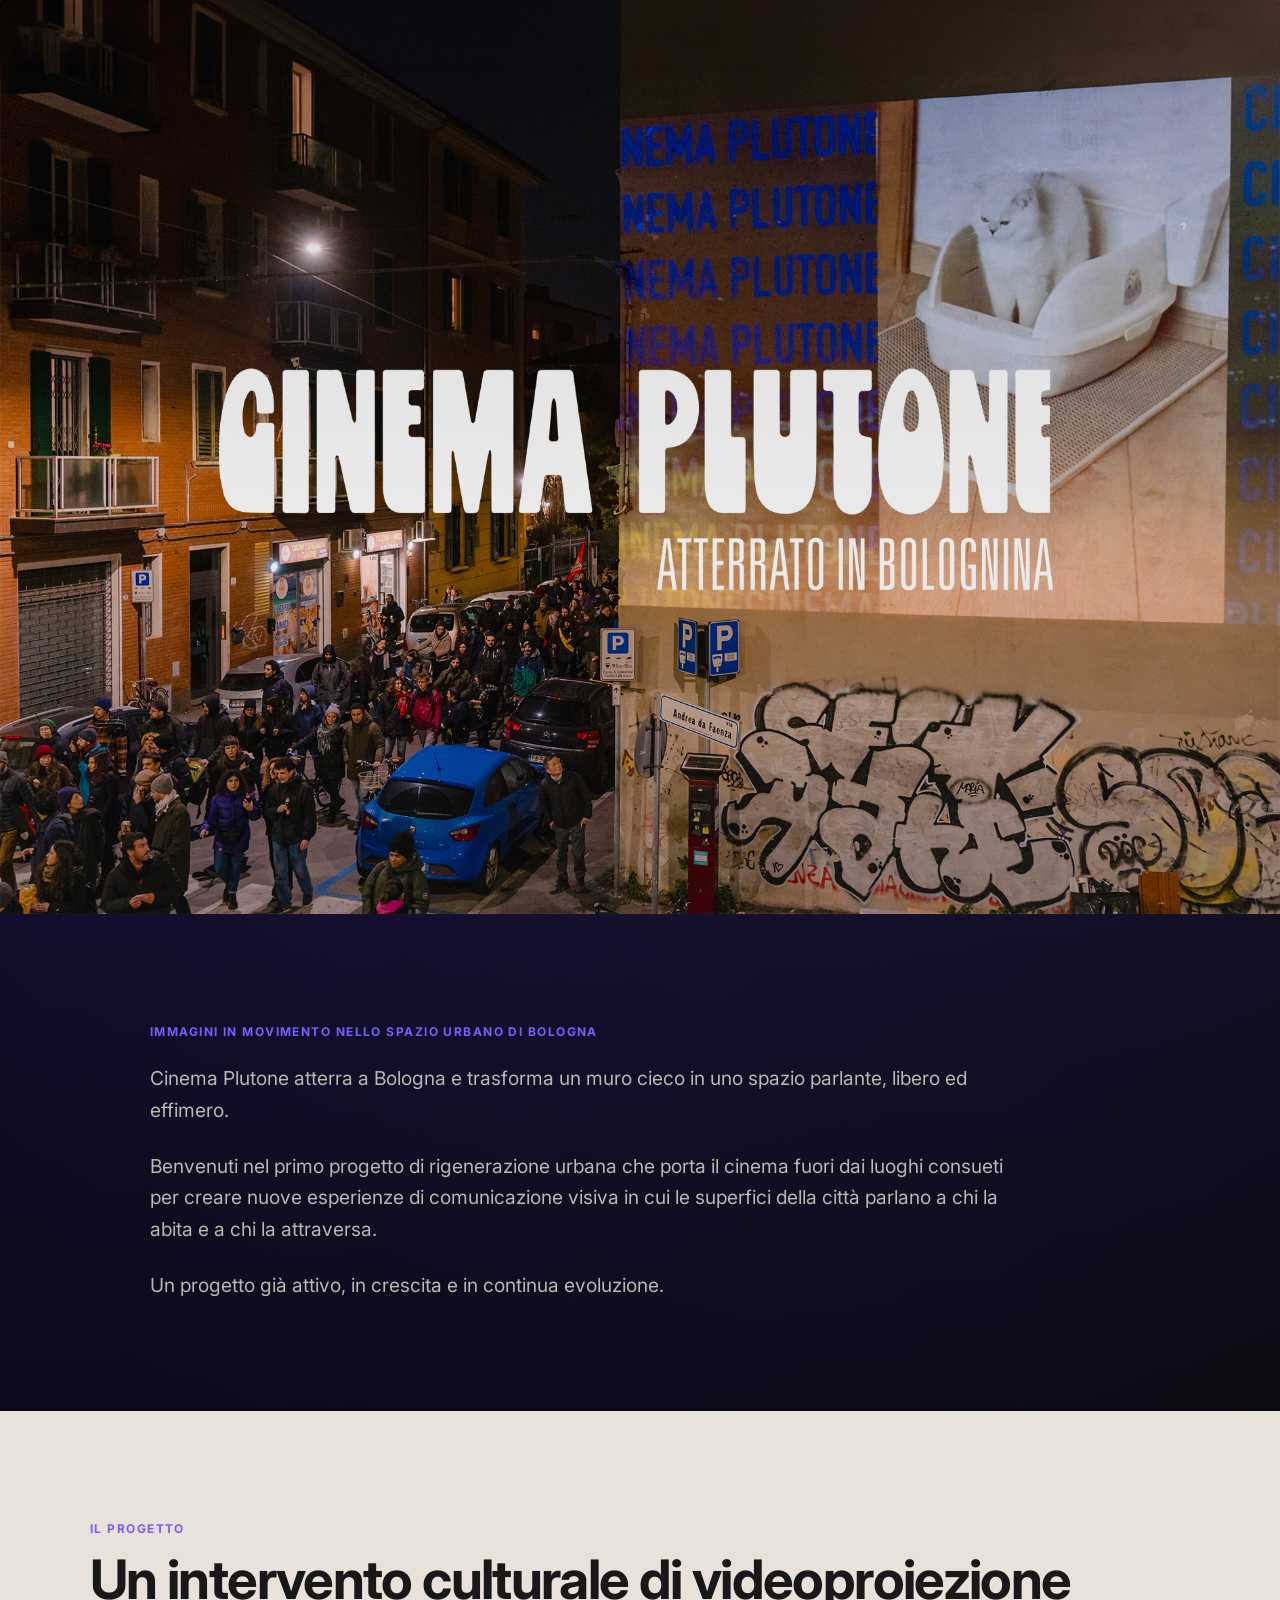
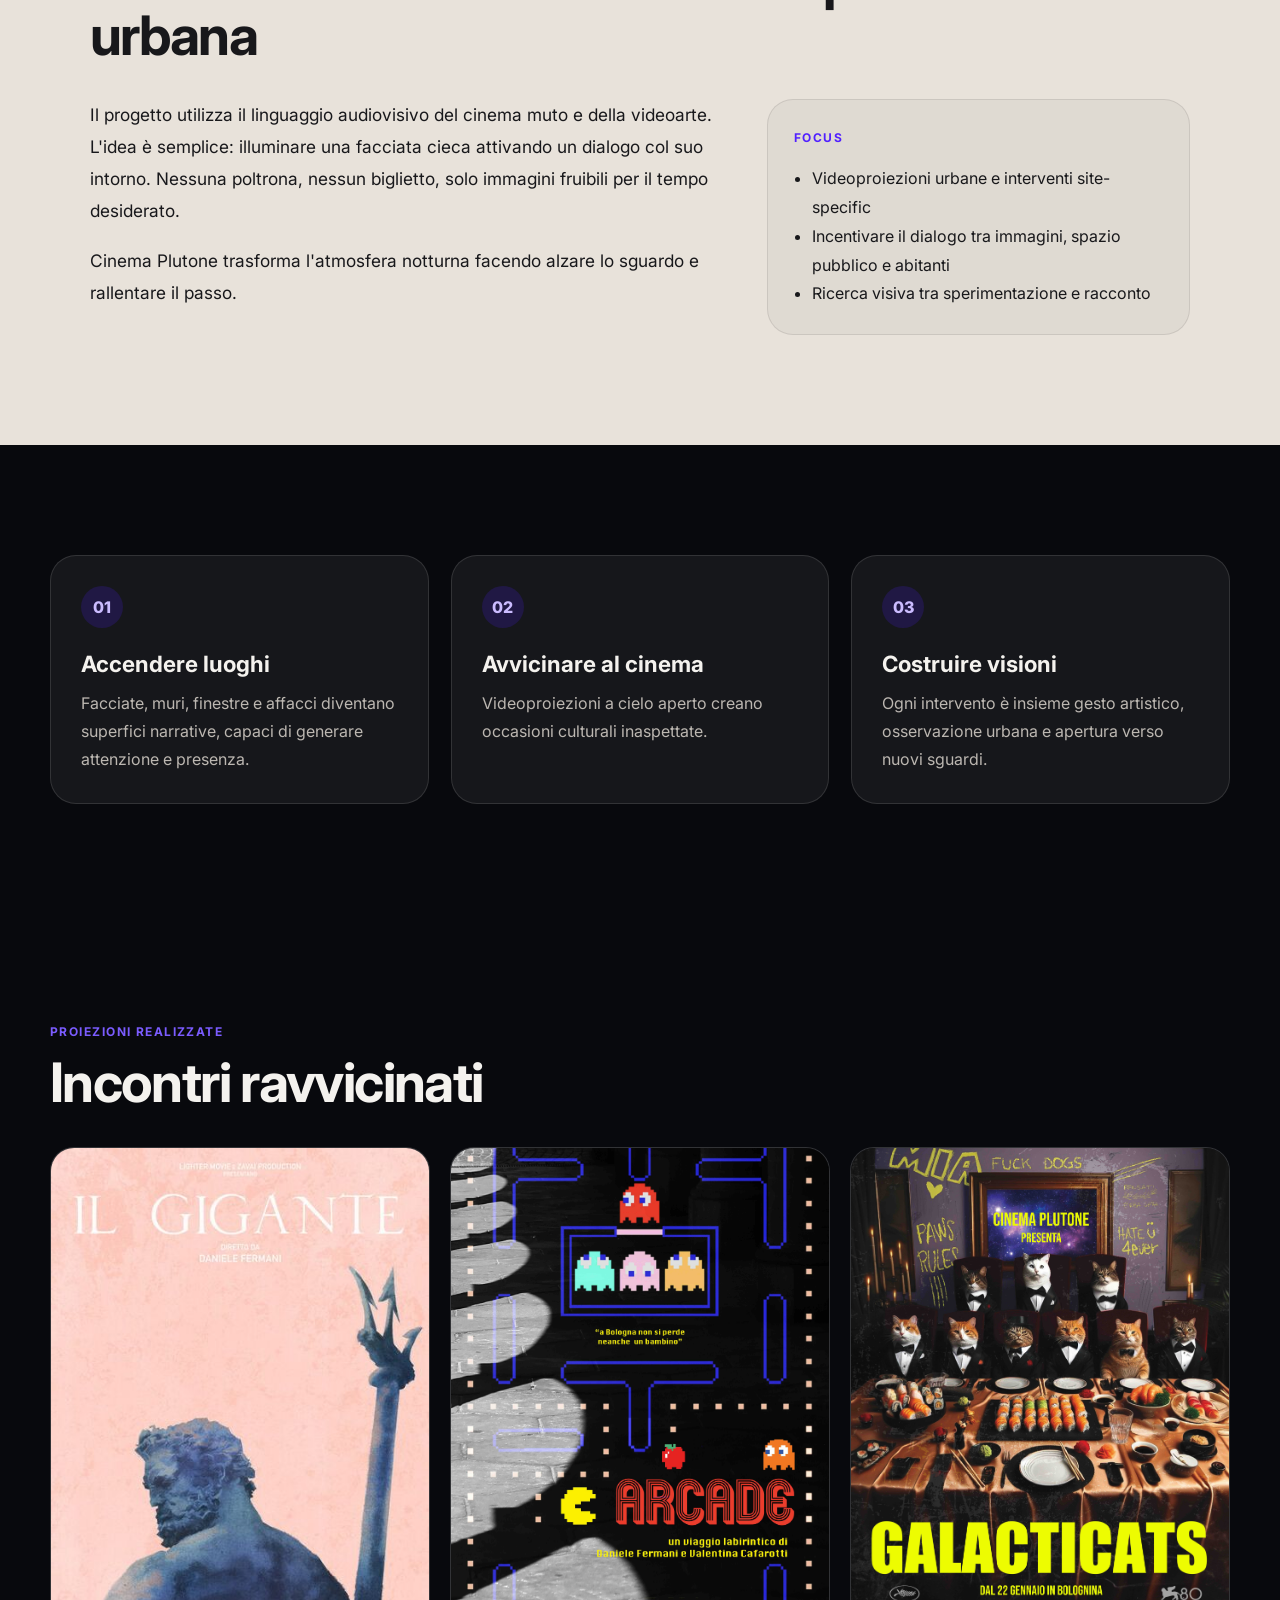
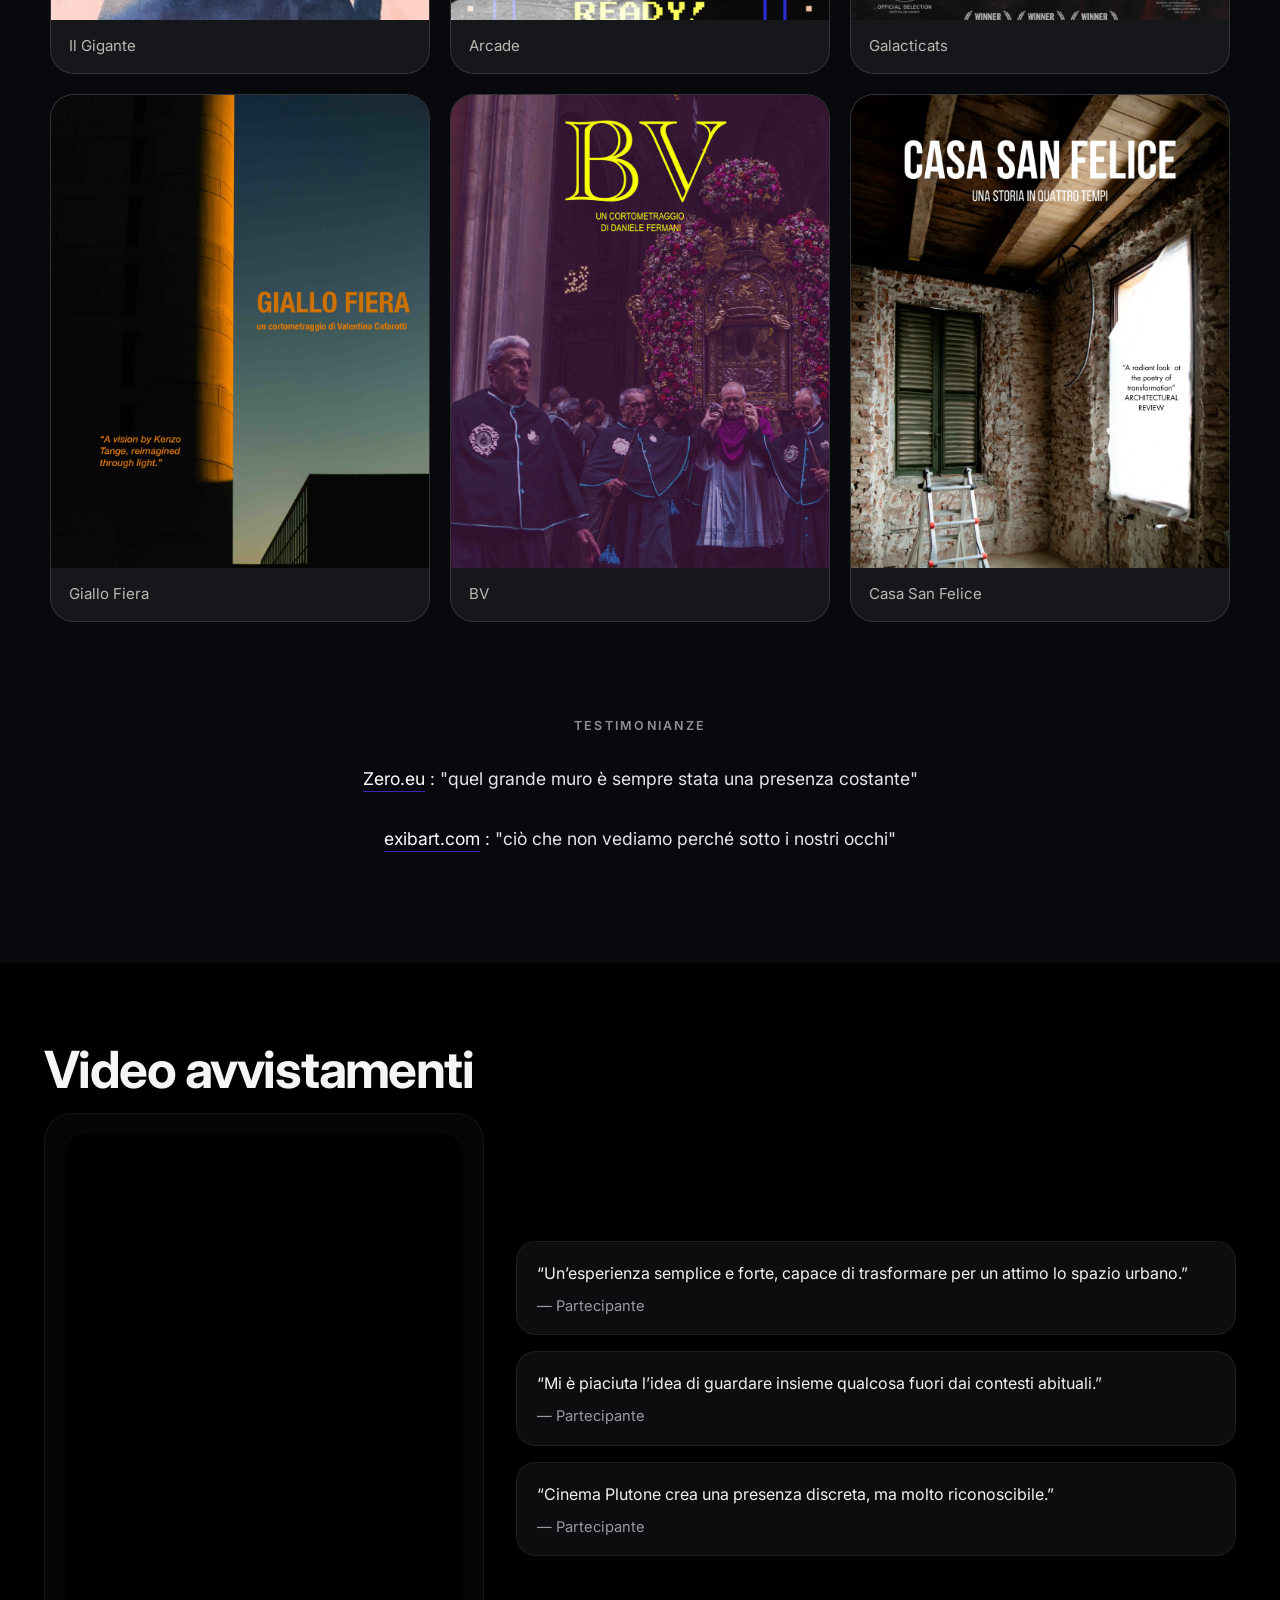
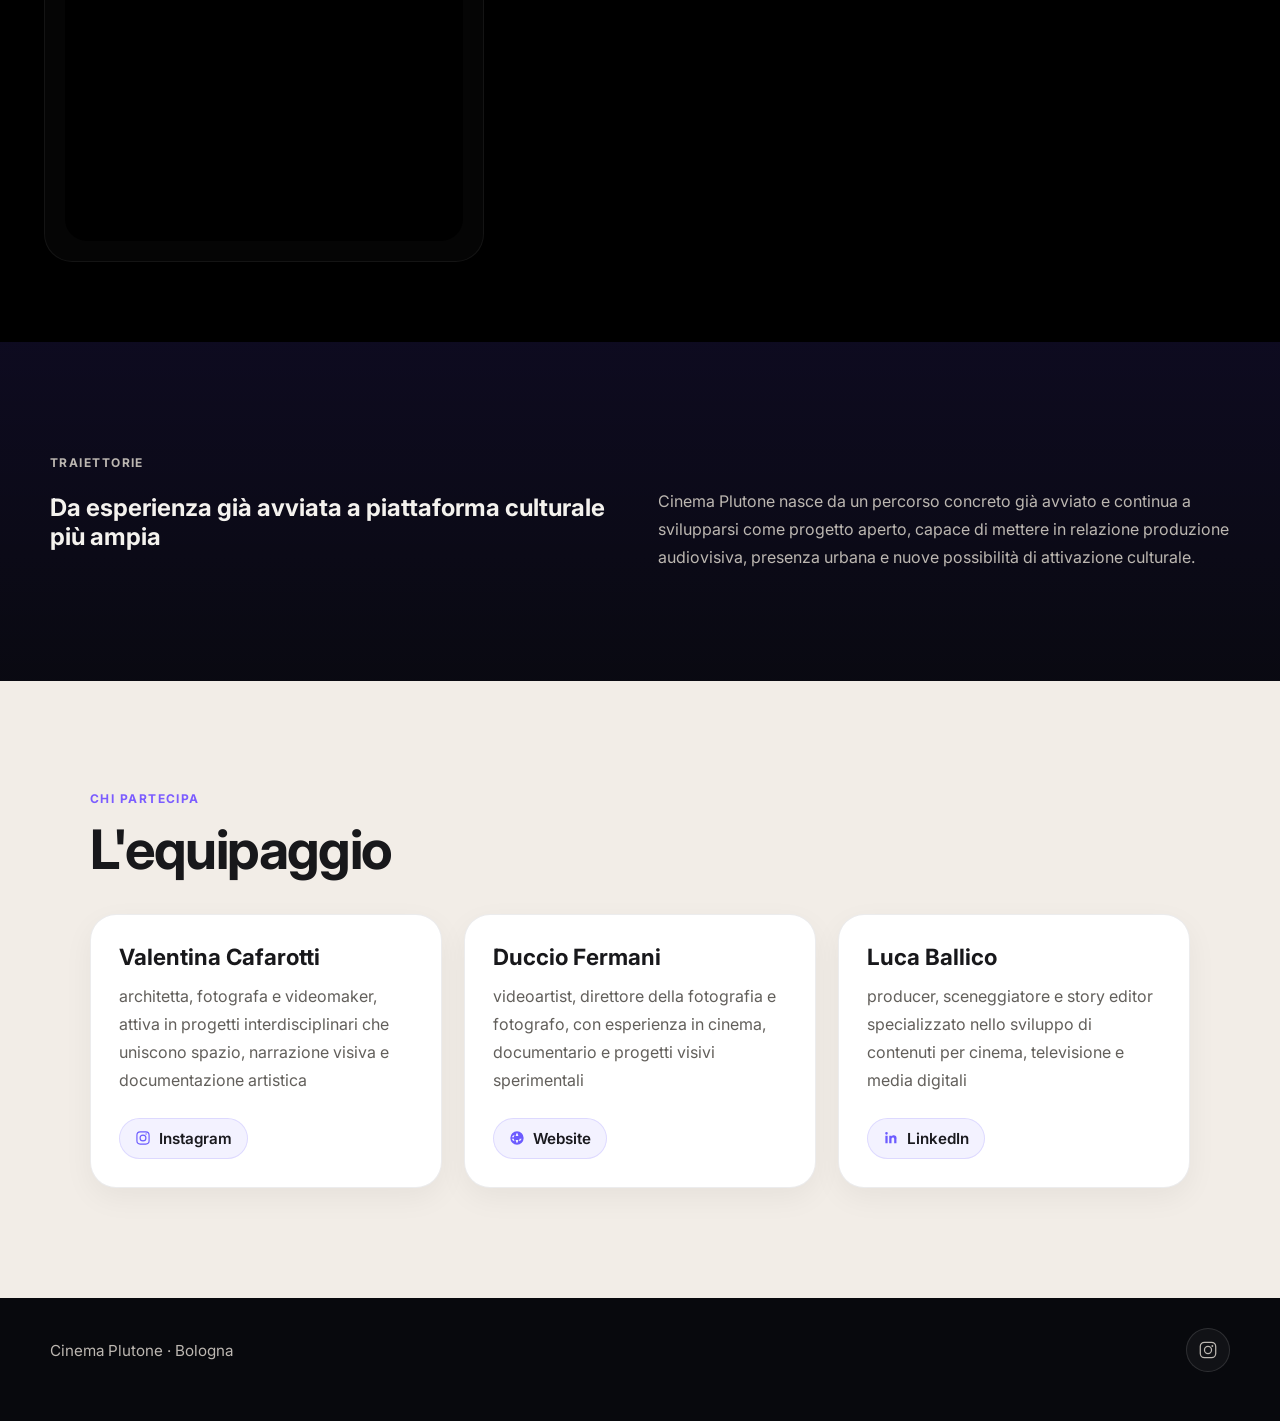
==== index.html @ 33463843 "Update index.html" ====
<!DOCTYPE html>
<html lang="it">
<head>
  <meta charset="UTF-8" />
  <meta name="viewport" content="width=device-width, initial-scale=1.0" />
  <meta name="description" content="Cinema Plutone è un progetto di proiezioni urbane e immagini in movimento nello spazio pubblico, nato a Bologna." />
  <title>Cinema Plutone</title>
  <link rel="preconnect" href="https://fonts.googleapis.com">
  <link rel="preconnect" href="https://fonts.gstatic.com" crossorigin>
  <link href="https://fonts.googleapis.com/css2?family=Inter:wght@400;500;600;700;800&display=swap" rel="stylesheet">
  <link rel="stylesheet" href="styles.css" />
</head>
<body>
  <div class="site-shell">

    <header class="hero hero-photo">
      <nav class="topbar">
        <div class="brand-mini">Cinema Plutone</div>
        <div class="topbar-links">
          <a href="#progetto">Progetto</a>
          <a href="#proiezioni">Videoproiezioni</a>
          <a href="#chi-partecipa">Chi partecipa</a>
        </div>
      </nav>
    
      <div class="hero-media">
        <img
          src="hero-cinema-plutone.jpg"
          alt="Cinema Plutone nello spazio urbano di Bologna"
          class="hero-media-image"
        />
    
        <!-- <div class="hero-media-overlay">
          <div class="hero-actions hero-actions-centered">
            <a class="button button-primary" href="#progetto">Scopri il progetto</a>
            <a class="button button-secondary" href="#proiezioni">Vedi le proiezioni</a>
          </div>
        </div> -->
      </div>
    
      <div class="hero-copy">
        <div class="hero-copy-inner">
          <p class="eyebrow">Immagini in movimento nello spazio urbano di Bologna</p>
          <!-- <h1>Cinema Plutone</h1> -->
          <p class="hero-text">
            Cinema Plutone atterra a Bologna e trasforma un muro cieco in uno spazio parlante, libero ed effimero. 
          </p>
          <p class="hero-text">  
            Benvenuti nel primo progetto di rigenerazione urbana che porta il cinema fuori dai luoghi consueti per creare nuove esperienze di comunicazione visiva in cui le superfici della città parlano a chi la abita e a chi la attraversa.
          </p>
          <p class="hero-text">  
            Un progetto già attivo, in crescita e in continua evoluzione.
          </p>          
        </div>
        <!-- <div class="hero-actions">
            <a class="button button-primary" href="#progetto">Scopri il progetto</a>
            <a class="button button-secondary" href="#proiezioni">Vedi le proiezioni</a>
          </div> -->
      </div>
    </header>
    
    <!-- <header class="hero" id="top">
      <nav class="topbar">
        <a class="brand-mini" href="#top">Cinema Plutone</a>
        <div class="topbar-links">
          <a href="#progetto">Progetto</a>
          <a href="#proiezioni">Proiezioni</a>
          <a href="#partecipanti">Chi partecipa</a>
        </div>
      </nav>

      <div class="hero-inner">
        <div class="hero-copy">
          <p class="eyebrow">Immagini in movimento nello spazio urbano di Bologna</p>
          <h1>Cinema Plutone</h1>
          <p class="hero-text">
            Un progetto che porta il cinema fuori dai luoghi consueti e lo mette in relazione con la città,
            con le sue superfici, con chi la attraversa e con chi la abita.
          </p>
          <div class="hero-actions">
            <a class="button button-primary" href="#progetto">Scopri il progetto</a>
            <a class="button button-secondary" href="#proiezioni">Vedi le proiezioni</a>
          </div>
          <p class="status-note">Un progetto in crescita, già attivo e in continua evoluzione.</p>
        </div>

        <div class="hero-mark">
          <div class="mark-card">
            <img src="CPlogo.jpeg" alt="Grafica del progetto Cinema Plutone" />
          </div>
        </div>
      </div>
    </header> -->

    <main>
      <section class="section intro" id="progetto">
        <div class="section-heading">
          <p class="section-kicker">Il progetto</p>
          <h2>Un intervento culturale di videoproiezione urbana</h2>
        </div>
        <div class="intro-grid">
          <div class="intro-text">
            <p>
              Il progetto utilizza il linguaggio audiovisivo del cinema muto e della videoarte. L'idea è semplice: illuminare una facciata cieca attivando un dialogo col suo intorno. Nessuna poltrona, nessun biglietto, solo immagini fruibili per il tempo desiderato.
            </p>
            <p>
              Cinema Plutone trasforma l'atmosfera notturna facendo alzare lo sguardo e rallentare il passo.
            </p>
          </div>
          <aside class="intro-panel">
            <div class="panel">
              <span class="panel-label">Focus</span>
              <ul>
                <li>Videoproiezioni urbane e interventi site-specific</li>
                <li>Incentivare il dialogo tra immagini, spazio pubblico e abitanti</li>
                <li>Ricerca visiva tra sperimentazione e racconto</li>
              </ul>
            </div>
          </aside>
        </div>
      </section>

      <section class="section manifesto" aria-label="Come lavora Cinema Plutone">
        <div class="manifesto-grid">
          <article class="manifesto-card">
            <span>01</span>
            <h3>Accendere luoghi</h3>
            <p>
              Facciate, muri, finestre e affacci diventano superfici narrative, capaci di generare attenzione e presenza.
            </p>
          </article>
          <article class="manifesto-card">
            <span>02</span>
            <h3>Avvicinare al cinema</h3>
            <p>
              Videoproiezioni a cielo aperto creano occasioni culturali inaspettate.
            </p>
          </article>
          <article class="manifesto-card">
            <span>03</span>
            <h3>Costruire visioni</h3>
            <p>
              Ogni intervento è insieme gesto artistico, osservazione urbana e apertura verso nuovi sguardi.
            </p>
          </article>
        </div>        
      </section>
      
      <section class="section gallery" id="proiezioni">
        <div class="section-heading">
          <p class="section-kicker">Proiezioni realizzate</p>
          <h2>Incontri ravvicinati</h2>
        </div>

        <div class="gallery-grid">
          <figure class="gallery-card">
            <img src="proiezione-ilgigante.jpeg" alt="Locandina Il gigante" class="gallery-image" loading="lazy"/>
            <figcaption>Il Gigante</figcaption>
          </figure>

          <figure class="gallery-card">
            <img src="proiezione-arcade.jpeg" alt="Locandina" class="gallery-image" loading="lazy"/>
            <figcaption>Arcade</figcaption>
          </figure>

          <figure class="gallery-card">
            <img src="proiezione-galacticats.jpg" alt="Locandina di Galacticats" class="gallery-image" loading="lazy"/>
            <figcaption>Galacticats</figcaption>
          </figure>

           <figure class="gallery-card">
            <img src="proiezione-giallofiera.jpeg" alt="Locandina" class="gallery-image" loading="lazy"/>
            <figcaption>Giallo Fiera</figcaption>
          </figure>

          <figure class="gallery-card">
            <img src="proiezione-bv.jpeg" alt="Locandina" class="gallery-image" loading="lazy"/>
            <figcaption>BV</figcaption>
          </figure>

          <figure class="gallery-card">
            <img src="proiezione-sanfelice.jpg" alt="Locandina" class="gallery-image" loading="lazy"/>
            <figcaption>Casa San Felice</figcaption>
          </figure>
        </div>

        <div class="press-link-block">
          <p class="press-link-label">Testimonianze</p>
          <p class="press-quote">
            <a
              class="press-source-link"
              href="https://zero.eu/it/news/dalla-finestra-di-un-appartamento-della-bolognina-cinema-plutone-porta-larte-pubblica-di-citta-in-citta/"
              target="_blank"
              rel="noopener noreferrer"
            >
              Zero.eu
            </a>
            : "quel grande muro è sempre stata una presenza costante"
          </p>
          <p class="press-quote">
            <a
              class="press-source-link"
              href="https://www.exibart.com/arte-pubblica/cio-che-non-vediamo-perche-sotto-i-nostri-occhi/"
              target="_blank"
              rel="noopener noreferrer"
            >
              exibart.com
            </a>
            : "ciò che non vediamo perché sotto i nostri occhi"
          </p>
          
        </div>
     </section>

     <section class="video-section" id="video">
      <div class="section-inner">
          <h2>Video avvistamenti</h2>
      
          <div class="video-layout">
            <div class="video-frame">
              <div class="video-embed video-vertical">
                <iframe
                  src="https://player.vimeo.com/video/912195469"
                  title="Cinema Plutone su Vimeo"
                  frameborder="0"
                  allow="autoplay; fullscreen; picture-in-picture"
                  allowfullscreen>
                </iframe>
              </div>
            </div>
      
            <aside class="video-quotes" aria-label="Citazioni delle persone che hanno partecipato alle proiezioni">
              <blockquote class="quote-card">
                <p>
                  “Un’esperienza semplice e forte, capace di trasformare per un attimo lo spazio urbano.”
                </p>
                <footer>— Partecipante</footer>
              </blockquote>
      
              <blockquote class="quote-card">
                <p>
                  “Mi è piaciuta l’idea di guardare insieme qualcosa fuori dai contesti abituali.”
                </p>
                <footer>— Partecipante</footer>
              </blockquote>
      
              <blockquote class="quote-card">
                <p>
                  “Cinema Plutone crea una presenza discreta, ma molto riconoscibile.”
                </p>
                <footer>— Partecipante</footer>
              </blockquote>
            </aside>
          </div>
        </div>
      </section>
      
      <section class="section trajectory">
        <div class="trajectory-inner">
          <div>
            <p class="section-kicker">Traiettorie</p>
            <h2>Da esperienza già avviata a piattaforma culturale più ampia</h2>
          </div>
          <p>
            Cinema Plutone nasce da un percorso concreto già avviato e continua a svilupparsi come progetto aperto,
            capace di mettere in relazione produzione audiovisiva, presenza urbana e nuove possibilità di attivazione culturale.
          </p>
        </div>
      </section>

      <section class="section participants" id="partecipanti">
        <div class="section-heading">
          <p class="section-kicker">Chi partecipa</p>
          <h2>L'equipaggio</h2>
        </div>
        <div class="team-grid">
          
          <article class="team-card">
            <div class="participant-card">
              <h3>Valentina Cafarotti</h3>
              <p>architetta, fotografa e videomaker, attiva in progetti interdisciplinari che uniscono spazio, narrazione visiva e documentazione artistica</p>
              <div class="participant-links">
                <a href="https://www.instagram.com/valecrisi" target="_blank" rel="noopener noreferrer" aria-label="Profilo Instagram di Valentina Cafarotti" class="participant-link">
                  <span class="participant-link-icon" aria-hidden="true">
                    <svg viewBox="0 0 24 24" fill="currentColor">
                      <path d="M7.75 2h8.5A5.76 5.76 0 0 1 22 7.75v8.5A5.76 5.76 0 0 1 16.25 22h-8.5A5.76 5.76 0 0 1 2 16.25v-8.5A5.76 5.76 0 0 1 7.75 2Zm0 1.75A4.01 4.01 0 0 0 3.75 7.75v8.5a4.01 4.01 0 0 0 4 4h8.5a4.01 4.01 0 0 0 4-4v-8.5a4.01 4.01 0 0 0-4-4h-8.5Zm8.88 1.31a1.06 1.06 0 1 1 0 2.12 1.06 1.06 0 0 1 0-2.12ZM12 6.73A5.27 5.27 0 1 1 6.73 12 5.27 5.27 0 0 1 12 6.73Zm0 1.75A3.52 3.52 0 1 0 15.52 12 3.52 3.52 0 0 0 12 8.48Z"/>
                    </svg>
                  </span>
                  <span>Instagram</span>
                </a>
              </div>
            </div>
          </article>
          
          <article class="team-card">
            <div class="participant-card">
              <h3>Duccio Fermani</h3>
              <p>videoartist, direttore della fotografia e fotografo, con esperienza in cinema, documentario e progetti visivi sperimentali</p>
              <div class="participant-links">
                <a href="https://lightermovie.com/" target="_blank" rel="noopener noreferrer" class="participant-link" aria-label="Sito web Valentina Cafarotti">
                  <span class="participant-link-icon" aria-hidden="true">
                    <svg viewBox="0 0 24 24" fill="currentColor">
                      <path d="M12 2a10 10 0 1 0 0 20 10 10 0 0 0 0-20Zm7.93 9h-3.16a15.7 15.7 0 0 0-1.12-4.03A8.02 8.02 0 0 1 19.93 11ZM12 4c.98 1.3 1.7 3.12 2.03 5H9.97C10.3 7.12 11.02 5.3 12 4ZM4.07 13h3.16c.22 1.47.66 2.86 1.12 4.03A8.02 8.02 0 0 1 4.07 13ZM7.23 11H4.07a8.02 8.02 0 0 1 4.28-4.03A15.7 15.7 0 0 0 7.23 11ZM12 20c-.98-1.3-1.7-3.12-2.03-5h4.06C13.7 16.88 12.98 18.7 12 20Zm2.77-3c.46-1.17.9-2.56 1.12-4.03h3.16a8.02 8.02 0 0 1-4.28 4.03ZM16.77 11c-.22-1.47-.66-2.86-1.12-4.03A8.02 8.02 0 0 1 19.93 11h-3.16Z"/>
                    </svg>
                  </span>
                  <span>Website</span>
                </a>
              </div>
            </div>
          </article>

          <article class="team-card">
            <div class="participant-card">
              <h3>Luca Ballico</h3>
              <p>producer, sceneggiatore e story editor specializzato nello sviluppo di contenuti per cinema, televisione e media digitali</p>
              <div class="participant-links">
                <a href="https://www.linkedin.com/in/lucaballico/" target="_blank" rel="noopener noreferrer" aria-label="Profilo LinkedIn di Valentina Cafarotti" class="participant-link">
                  <span class="participant-link-icon" aria-hidden="true">
                    <svg viewBox="0 0 24 24" fill="currentColor">
                      <path d="M6.94 8.5H3.56V20h3.38V8.5ZM5.25 7.02a1.96 1.96 0 1 0 0-3.92 1.96 1.96 0 0 0 0 3.92ZM20.44 13.08c0-3.45-1.84-5.05-4.3-5.05-1.98 0-2.87 1.09-3.37 1.86V8.5H9.39c.04.92 0 11.5 0 11.5h3.38v-6.42c0-.34.02-.68.12-.92.27-.68.9-1.38 1.95-1.38 1.38 0 1.93 1.04 1.93 2.57V20h3.38v-6.92Z"/>
                    </svg>
                  </span>
                  <span>LinkedIn</span>
                </a>
              </div>
            </div>
          </article>
      
    </main>

    <footer class="site-footer">
      <p>Cinema Plutone · Bologna</p>
      <a class="footer-social" href="https://www.instagram.com/cinemaplutone/" target="_blank" rel="noopener noreferrer" aria-label="Instagram di Cinema Plutone" title="Instagram di Cinema Plutone">
        <svg viewBox="0 0 24 24" aria-hidden="true" focusable="false">
          <path d="M7.75 2h8.5A5.75 5.75 0 0 1 22 7.75v8.5A5.75 5.75 0 0 1 16.25 22h-8.5A5.75 5.75 0 0 1 2 16.25v-8.5A5.75 5.75 0 0 1 7.75 2Zm0 1.5A4.25 4.25 0 0 0 3.5 7.75v8.5A4.25 4.25 0 0 0 7.75 20.5h8.5a4.25 4.25 0 0 0 4.25-4.25v-8.5A4.25 4.25 0 0 0 16.25 3.5h-8.5ZM12 7a5 5 0 1 1 0 10 5 5 0 0 1 0-10Zm0 1.5A3.5 3.5 0 1 0 12 15.5 3.5 3.5 0 0 0 12 8.5Zm5.25-2.38a1.13 1.13 0 1 1 0 2.26 1.13 1.13 0 0 1 0-2.26Z"/>
        </svg>
      </a>
    </footer>
  </div>

  <div class="lightbox" id="lightbox" aria-hidden="true">
    <button class="lightbox-close" id="lightbox-close" aria-label="Chiudi immagine">×</button>
    <img class="lightbox-content" id="lightbox-image" src="" alt="">
  </div>

  <script src="script.js"></script>
  
</body>
</html>
---- styles.css ----
/* =========================
   DESIGN TOKENS
========================= */

:root {
  --bg: #08090d;
  --bg-soft: #11131a;
  --panel: rgba(255, 255, 255, 0.06);
  --panel-strong: rgba(255, 255, 255, 0.1);
  --text: #f4f2ee;
  --muted: #bcb7b1;
  --ink: #18181b;
  --sand: #e8e2da;
  --sand-2: #f2ede7;
  --line: rgba(255, 255, 255, 0.12);
  --accent: #5120ff;
  --accent-2: #7b5cff;
  --shadow: 0 24px 80px rgba(0, 0, 0, 0.28);
  --radius: 26px;
  --content: 1180px;
  --gutter: clamp(20px, 4vw, 40px);
  --title-font: "Univers", "Helvetica Neue", Helvetica, Arial, sans-serif;
  --body-font: "Inter", "Helvetica Neue", Arial, sans-serif;
}

/* =========================
   RESET / BASE
========================= */

* {
  box-sizing: border-box;
}

html {
  scroll-behavior: smooth;
}

body {
  margin: 0;
  font-family: var(--body-font);
  color: var(--text);
  background:
    radial-gradient(circle at top left, rgba(81, 32, 255, 0.18), transparent 32%),
    radial-gradient(circle at 80% 0%, rgba(123, 92, 255, 0.14), transparent 26%),
    var(--bg);
}

body.lightbox-open {
  overflow: hidden;
}

img {
  display: block;
  width: 100%;
}

a {
  color: inherit;
  text-decoration: none;
}

.site-shell {
  min-height: 100vh;
}

/* =========================
   GENERIC LAYOUT HELPERS
========================= */

.topbar,
.hero-inner,
.section,
.site-footer {
  width: min(calc(100% - (var(--gutter) * 2)), var(--content));
  margin: 0 auto;
}

.section {
  padding: 110px 0;
}

.section-inner {
  width: min(1200px, calc(100% - 3rem));
  margin: 0 auto;
}

.intro,
.participants,
.trajectory {
  width: 100%;
}

.intro > *,
.participants > * {
  width: min(100%, var(--content));
  margin-inline: auto;
  padding-inline: var(--gutter);
}

/* =========================
   TYPOGRAPHY / SHARED LABELS
========================= */

.eyebrow,
.section-kicker,
.panel-label {
  font-size: 0.75rem;
  font-weight: 700;
  letter-spacing: 0.12em;
  text-transform: uppercase;
}

.eyebrow,
.section-kicker {
  margin: 0 0 16px;
  color: var(--accent-2);
}

.section-eyebrow {
  margin: 0 0 1rem;
  font-size: 0.78rem;
  font-weight: 600;
  letter-spacing: 0.18em;
  text-transform: uppercase;
  color: rgba(255, 255, 255, 0.55);
}

.section-heading h2 {
  margin: 0;
  font-size: clamp(2rem, 5vw, 3.4rem);
  line-height: 1.02;
  letter-spacing: -0.03em;
}

.section-lead {
  max-width: 820px;
  margin: 18px 0 0;
  color: #5d5a58;
  line-height: 1.7;
}

/* =========================
   TOPBAR
========================= */

.topbar {
  display: flex;
  justify-content: space-between;
  align-items: center;
  padding: 22px 0;
}

.brand-mini {
  font-size: 0.95rem;
  font-weight: 700;
  letter-spacing: 0.02em;
}

.topbar-links {
  display: flex;
  gap: 22px;
  color: var(--muted);
  font-size: 0.96rem;
}

/* =========================
   HERO
========================= */

/* .hero {
  padding-bottom: 54px;
}

.hero-inner {
  display: grid;
  grid-template-columns: 1.1fr 0.9fr;
  gap: 48px;
  align-items: center;
  min-height: calc(100vh - 78px);
}

.hero h1 {
  margin: 0;
  font-family: var(--title-font);
  font-size: clamp(3.5rem, 8vw, 6.5rem);
  line-height: 0.94;
  letter-spacing: -0.04em;
}

.hero-text {
  max-width: 640px;
  margin: 26px 0 0;
  font-size: 1.2rem;
  line-height: 1.7;
  color: var(--muted);
}

.hero-actions {
  display: flex;
  flex-wrap: wrap;
  gap: 14px;
  margin-top: 34px;
}

.status-note {
  margin-top: 18px;
  color: #d5d0ca;
  font-size: 0.95rem;
}

.hero-mark {
  position: relative;
}

.mark-card {
  overflow: hidden;
  border: 1px solid var(--line);
  border-radius: 30px;
  background: rgba(255, 255, 255, 0.03);
  box-shadow: var(--shadow);
}

.mark-card img {
  aspect-ratio: 1 / 1;
  object-fit: cover;
} */

/* =========================
   HERO / PHOTO HEADER
========================= */

.hero.hero-photo {
  width: 100%;
  padding-bottom: 0;
}

.hero.hero-photo .topbar {
  width: min(calc(100% - (var(--gutter) * 2)), var(--content));
  margin: 0 auto;
  position: relative;
  z-index: 20;
}

.hero-media {
  position: relative;
  width: 100%;
  min-height: clamp(340px, 52vw, 760px);
  overflow: hidden;
  background: #0b0b0f;
}

.hero-media::after {
  content: "";
  position: absolute;
  inset: 0;
  background:
    linear-gradient(to top, rgba(8, 9, 13, 0.28) 0%, rgba(8, 9, 13, 0.08) 38%, rgba(8, 9, 13, 0.16) 100%);
  pointer-events: none;
}

.hero-media-image {
  width: 100%;
  height: 100%;
  min-height: clamp(340px, 52vw, 760px);
  object-fit: cover;
  object-position: center center;
  display: block;
}

.hero-media-overlay {
  position: absolute;
  inset: 0;
  z-index: 2;
  display: flex;
  align-items: center;
  justify-content: center;
  padding: 2rem;
}

.hero-actions-centered {
  justify-content: center;
  margin-top: 0;
}

.hero-copy {
  width: 100%;
  padding: 110px 0;
}

.hero-copy-inner {
  width: min(calc(100% - (var(--gutter) * 2)), 980px);
  margin: 0 auto;
}

.hero-copy .eyebrow {
  margin: 0 0 1rem;
  color: var(--accent-2);
}

.hero-copy h1 {
  margin: 0;
  font-family: var(--title-font);
  font-size: clamp(3rem, 8vw, 6rem);
  line-height: 0.94;
  letter-spacing: -0.04em;
}

.hero-copy .hero-text {
  max-width: 860px;
  margin: 1.5rem 0 0;
  font-size: clamp(1.08rem, 1.5vw, 1.35rem);
  line-height: 1.65;
  color: var(--muted);
}

/* =========================
   HERO RESPONSIVE
========================= */

@media (max-width: 960px) {
  .hero-media,
  .hero-media-image {
    min-height: clamp(320px, 62vw, 560px);
  }

  .hero-copy {
    padding: 2.5rem 0 2rem;
  }
}

@media (max-width: 720px) {
  .hero-media,
  .hero-media-image {
    min-height: 58vh;
  }

  .hero-media-overlay {
    align-items: center;
    padding: 1.25rem;
  }

  .hero-actions-centered {
    flex-direction: column;
    align-items: center;
    width: 100%;
  }

  .hero-actions-centered .button {
    width: min(100%, 320px);
    text-align: center;
  }

  .hero-copy h1 {
    font-size: clamp(2.7rem, 15vw, 4.3rem);
  }

  .hero-copy .hero-text {
    font-size: 1.04rem;
    line-height: 1.7;
  }
}

@media (max-width: 480px) {
  .hero-media,
  .hero-media-image {
    min-height: 52vh;
  }

  .hero-copy {
    padding: 3rem 0 3.5rem;
  }
}

/* =========================
   BUTTONS
========================= */

.button {
  padding: 14px 18px;
  border-radius: 999px;
  font-size: 0.96rem;
  font-weight: 700;
  transition: transform 0.18s ease, background 0.18s ease, border-color 0.18s ease;
}

.button:hover {
  transform: translateY(-2px);
}

.button-primary {
  color: #fff;
  background: linear-gradient(135deg, var(--accent), var(--accent-2));
}

.button-secondary {
  border: 1px solid var(--line);
  background: rgba(255, 255, 255, 0.03);
}

/* =========================
   INTRO / LIGHT SECTIONS
========================= */

.intro,
.participants {
  color: var(--ink);
  background: var(--sand);
}

.participants {
  background: var(--sand-2);
}

.intro-grid {
  display: grid;
  grid-template-columns: 1.2fr 0.8fr;
  gap: 42px;
  margin-top: 36px;
}

.intro-text p {
  margin: 0 0 18px;
  font-size: 1.08rem;
  line-height: 1.85;
}

.panel {
  padding: 26px;
  border: 1px solid rgba(24, 24, 27, 0.1);
  border-radius: var(--radius);
  background: rgba(24, 24, 27, 0.04);
}

.panel-label {
  color: var(--accent);
}

.panel ul {
  margin: 18px 0 0;
  padding-left: 18px;
  line-height: 1.8;
}

/* =========================
   MANIFESTO
========================= */

.manifesto {
  background: transparent;
}

.manifesto-grid {
  display: grid;
  grid-template-columns: repeat(3, 1fr);
  gap: 22px;
}

.manifesto-card,
.team-card {
  border-radius: var(--radius);
}

.manifesto-card {
  padding: 30px;
  background: var(--panel);
  border: 1px solid var(--line);
}

.manifesto-card span {
  display: inline-flex;
  align-items: center;
  justify-content: center;
  width: 42px;
  height: 42px;
  margin-bottom: 22px;
  border-radius: 999px;
  background: rgba(81, 32, 255, 0.18);
  color: #cbbcff;
  font-weight: 800;
}

.manifesto-card h3,
.team-card h3 {
  margin: 0 0 12px;
  font-size: 1.4rem;
}

.manifesto-card p,
.team-card p,
.trajectory-inner p {
  margin: 0;
  color: var(--muted);
  line-height: 1.75;
}

/* =========================
   VIDEO
========================= */

.video-section {
  padding: 5rem 1.25rem;
  color: #f5f5f5;
  background: #000;
}

.video-section .section-inner {
  max-width: 1280px;
  margin: 0 auto;
}

.video-section .section-kicker {
  margin: 0 0 1rem;
  font-size: 0.8rem;
  font-weight: 700;
  letter-spacing: 0.18em;
  text-transform: uppercase;
  color: #8e8e93;
}

.video-section h2 {
  margin: 0 0 1rem;
  font-size: clamp(2rem, 4vw, 3.5rem);
  line-height: 1.05;
  font-weight: 700;
  letter-spacing: -0.03em;
}

.video-section .section-intro {
  max-width: 760px;
  margin: 0 0 2.5rem;
  font-size: clamp(1.05rem, 1.5vw, 1.45rem);
  line-height: 1.35;
  color: #c8c8cc;
}

.video-layout {
  display: grid;
  grid-template-columns: 1fr;
  gap: 1.5rem;
  align-items: start;
}

.video-frame {
  overflow: hidden;
  padding: 1rem;
  border: 1px solid rgba(255, 255, 255, 0.06);
  border-radius: 28px;
  background: #050505;
}

.video-embed.video-vertical {
  position: relative;
  width: 100%;
  max-width: 420px;
  aspect-ratio: 9 / 16;
  margin: 0 auto;
  overflow: hidden;
  border-radius: 22px;
  background: #000;
}

.video-embed.video-vertical iframe {
  position: absolute;
  inset: 0;
  display: block;
  width: 100%;
  height: 100%;
  border: 0;
}

.video-quotes {
  display: grid;
  gap: 1rem;
  align-self: start;
  align-content: start;
}

.quote-card {
  height: auto;
  margin: 0;
  padding: 1.2rem 1.25rem;
  border: 1px solid rgba(255, 255, 255, 0.07);
  border-radius: 20px;
  background: #0d0d0f;
}

.quote-card p {
  margin: 0 0 0.75rem;
  font-size: 1rem;
  line-height: 1.5;
  color: #f2f2f2;
}

.quote-card footer {
  font-size: 0.92rem;
  color: #9a9aa1;
}

/* =========================
   GALLERY
========================= */

.gallery-grid {
  display: grid;
  grid-template-columns: 1fr 1fr 1fr;
  gap: 20px;
  margin-top: 36px;
}

.gallery-card {
  margin: 0;
  overflow: hidden;
  border: 1px solid var(--line);
  border-radius: 24px;
  background: var(--panel);
}

.gallery-card img {
  /* min-height: 320px;
  height: 100%; */
   width: 100%;
   aspect-ratio: 4 / 5;
   object-fit: cover;
   object-position: 0% 0%;
}

.gallery-card.large img {
  min-height: 520px;
}

.gallery-card figcaption {
  padding: 16px 18px 18px;
  font-size: 0.94rem;
  color: var(--muted);
}

.gallery-image {
  cursor: zoom-in;
}

/* =========================
   PRESS LINK
========================= */

.press-link-block {
  width: min(720px, calc(100% - 2rem));
  margin: 6rem auto 0;
  text-align: center;
}

.press-link-label {
  margin: 0 0 0.5rem;
  font-size: 0.78rem;
  font-weight: 600;
  letter-spacing: 0.18em;
  text-transform: uppercase;
  color: rgba(255, 255, 255, 0.55);
}

.press-link {
  display: inline-block;
  margin-top: 2rem;
  padding-bottom: 0.18rem;
  border-bottom: 1px solid rgba(92, 46, 255, 0.7);
  font-size: 1rem;
  line-height: 1.5;
  color: #fff;
  transition: color 0.25s ease, border-color 0.25s ease, opacity 0.25s ease;
}

.press-link:hover,
.press-link:focus {
  color: #cfc7ff;
  border-bottom-color: rgba(255, 255, 255, 0.9);
}

/* =========================
   TESTIMONIANZE
========================= */

.press-quote {
  margin: 2rem 0 0;
  font-size: 1.1rem;
  line-height: 1.6;
  color: #e6e6ea;
}

.press-source-link {
  display: inline-block;
  color: #ffffff;
  text-decoration: none;
  line-height: 1.2;
  padding-bottom: 0.12rem;
  border-bottom: 1px solid rgba(92, 46, 255, 0.7);
  transition: color 0.25s ease, border-color 0.25s ease, opacity 0.25s ease;
}

.press-source-link:hover,
.press-source-link:focus {
  color: #cfc7ff;
  border-bottom-color: rgba(255, 255, 255, 0.9);
}

/* =========================
   TRAJECTORY
========================= */

.trajectory {
  background: linear-gradient(180deg, rgba(81, 32, 255, 0.08), rgba(81, 32, 255, 0.02));
}

.trajectory-inner {
  display: grid;
  grid-template-columns: 1fr 1fr;
  gap: 36px;
  align-items: end;
  width: min(calc(100% - (var(--gutter) * 2)), var(--content));
  margin: 0 auto;
}

/* =========================
   PARTICIPANTS / TEAM
========================= */

.team-grid {
  display: grid;
  grid-template-columns: repeat(3, 1fr);
  gap: 22px;
  margin-top: 36px;
}

.team-card {
  padding: 28px;
  border: 1px solid rgba(24, 24, 27, 0.08);
  background: #fff;
  box-shadow: 0 10px 30px rgba(24, 24, 27, 0.05);
}

.team-card p {
  color: #625f5b;
}

.participant-card {
  display: flex;
  flex-direction: column;
}

.participant-card p {
  margin-bottom: 1.5rem;
}

.participant-links {
  display: flex;
  flex-wrap: wrap;
  gap: 0.75rem;
  align-items: center;
  margin-top: auto;
}

.participant-link {
  display: inline-flex;
  align-items: center;
  gap: 0.5rem;
  padding: 0.72rem 0.95rem;
  border: 1px solid rgba(108, 91, 255, 0.16);
  border-radius: 999px;
  background: rgba(108, 91, 255, 0.08);
  color: #1a1a1f;
  font-size: 0.95rem;
  font-weight: 600;
  line-height: 1;
  transition: background 0.25s ease, border-color 0.25s ease, transform 0.25s ease, color 0.25s ease;
}

.participant-link:hover,
.participant-link:focus {
  transform: translateY(-1px);
  border-color: rgba(108, 91, 255, 0.32);
  background: rgba(108, 91, 255, 0.14);
  color: #000;
}

.participant-link-icon {
  display: inline-flex;
  align-items: center;
  justify-content: center;
  flex-shrink: 0;
  width: 1rem;
  height: 1rem;
  color: #6c5bff;
}

.participant-link-icon svg {
  display: block;
  width: 100%;
  height: 100%;
}

/* =========================
   FOOTER
========================= */

.site-footer {
  display: flex;
  justify-content: space-between;
  align-items: center;
  gap: 20px;
  padding: 28px 0 46px;
  color: var(--muted);
  font-size: 0.95rem;
}

.footer-social {
  display: inline-flex;
  align-items: center;
  justify-content: center;
  width: 44px;
  height: 44px;
  border: 1px solid var(--line);
  border-radius: 999px;
  background: rgba(255, 255, 255, 0.04);
  transition: transform 0.18s ease, background 0.18s ease, border-color 0.18s ease;
}

.footer-social:hover {
  transform: translateY(-2px);
  border-color: rgba(123, 92, 255, 0.45);
  background: rgba(81, 32, 255, 0.14);
}

.footer-social svg {
  width: 20px;
  height: 20px;
  fill: currentColor;
}

/* =========================
   LIGHTBOX
========================= */

.lightbox {
  position: fixed;
  inset: 0;
  z-index: 9999;
  display: flex;
  align-items: center;
  justify-content: center;
  padding: 2rem;
  background: rgba(0, 0, 0, 0.88);
  opacity: 0;
  visibility: hidden;
  transition: opacity 0.25s ease, visibility 0.25s ease;
}

.lightbox.is-open {
  opacity: 1;
  visibility: visible;
}

.lightbox-content {
  display: block;
  width: auto;
  max-width: 92vw;
  max-height: 88vh;
  height: auto;
  object-fit: contain;
  box-shadow: 0 12px 40px rgba(0, 0, 0, 0.35);
}

.lightbox-close {
  position: absolute;
  top: 1rem;
  right: 1rem;
  width: 44px;
  height: 44px;
  border: 0;
  border-radius: 999px;
  background: rgba(255, 255, 255, 0.12);
  color: #fff;
  font-size: 2rem;
  line-height: 1;
  cursor: pointer;
}

.lightbox-close:hover {
  background: rgba(255, 255, 255, 0.2);
}

/* =========================
   RESPONSIVE - DESKTOP / TABLET
========================= */

@media (min-width: 900px) {
  .video-layout {
    grid-template-columns: minmax(320px, 440px) minmax(280px, 1fr);
    gap: 2rem;
    align-items: start;
  }

  .video-frame {
    padding: 1.25rem;
  }

  .video-embed.video-vertical {
    max-width: 100%;
  }

  .video-quotes {
    padding-top: clamp(6rem, 10vw, 12rem);
  }
}

/* =========================
   RESPONSIVE - TABLET
========================= */

@media (max-width: 960px) {
  .hero-inner,
  .intro-grid,
  .trajectory-inner,
  .gallery-grid,
  .team-grid,
  .manifesto-grid {
    grid-template-columns: 1fr;
  }

  .hero-inner {
    min-height: auto;
    padding: 40px 0 10px;
  }

  .gallery-card img,
  .gallery-card.large img {
    min-height: 280px;
  }
}

@media (max-width: 768px) {
  .press-link-block {
    width: min(100%, calc(100% - 2rem));
    margin-top: 4.5rem;
  }

  .press-link {
    font-size: 0.95rem;
  }

  .lightbox {
    padding: 1rem;
  }

  .lightbox-content {
    max-width: 100%;
    max-height: 82vh;
  }

  .lightbox-close {
    top: 0.75rem;
    right: 0.75rem;
  }

}

@media (max-width: 720px) {
  .topbar {
    flex-direction: column;
    align-items: flex-start;
    gap: 14px;
  }

  .topbar-links {
    flex-wrap: wrap;
    gap: 12px 16px;
  }

  .section {
    padding: 3rem 0;
  }

  .hero h1 {
    font-size: clamp(3rem, 16vw, 4.4rem);
  }

  .hero-text {
    font-size: 1.06rem;
  }

  .site-footer {
    flex-direction: column;
  }
}

@media (max-width: 480px) {
  .video-section {
    padding: 4rem 1rem;
  }

  .video-frame {
    padding: 0.75rem;
    border-radius: 22px;
  }

  .video-embed.video-vertical {
    border-radius: 18px;
  }

  .quote-card {
    padding: 1rem;
    border-radius: 16px;
  }
}

nav.topbar {
   display: none;
}
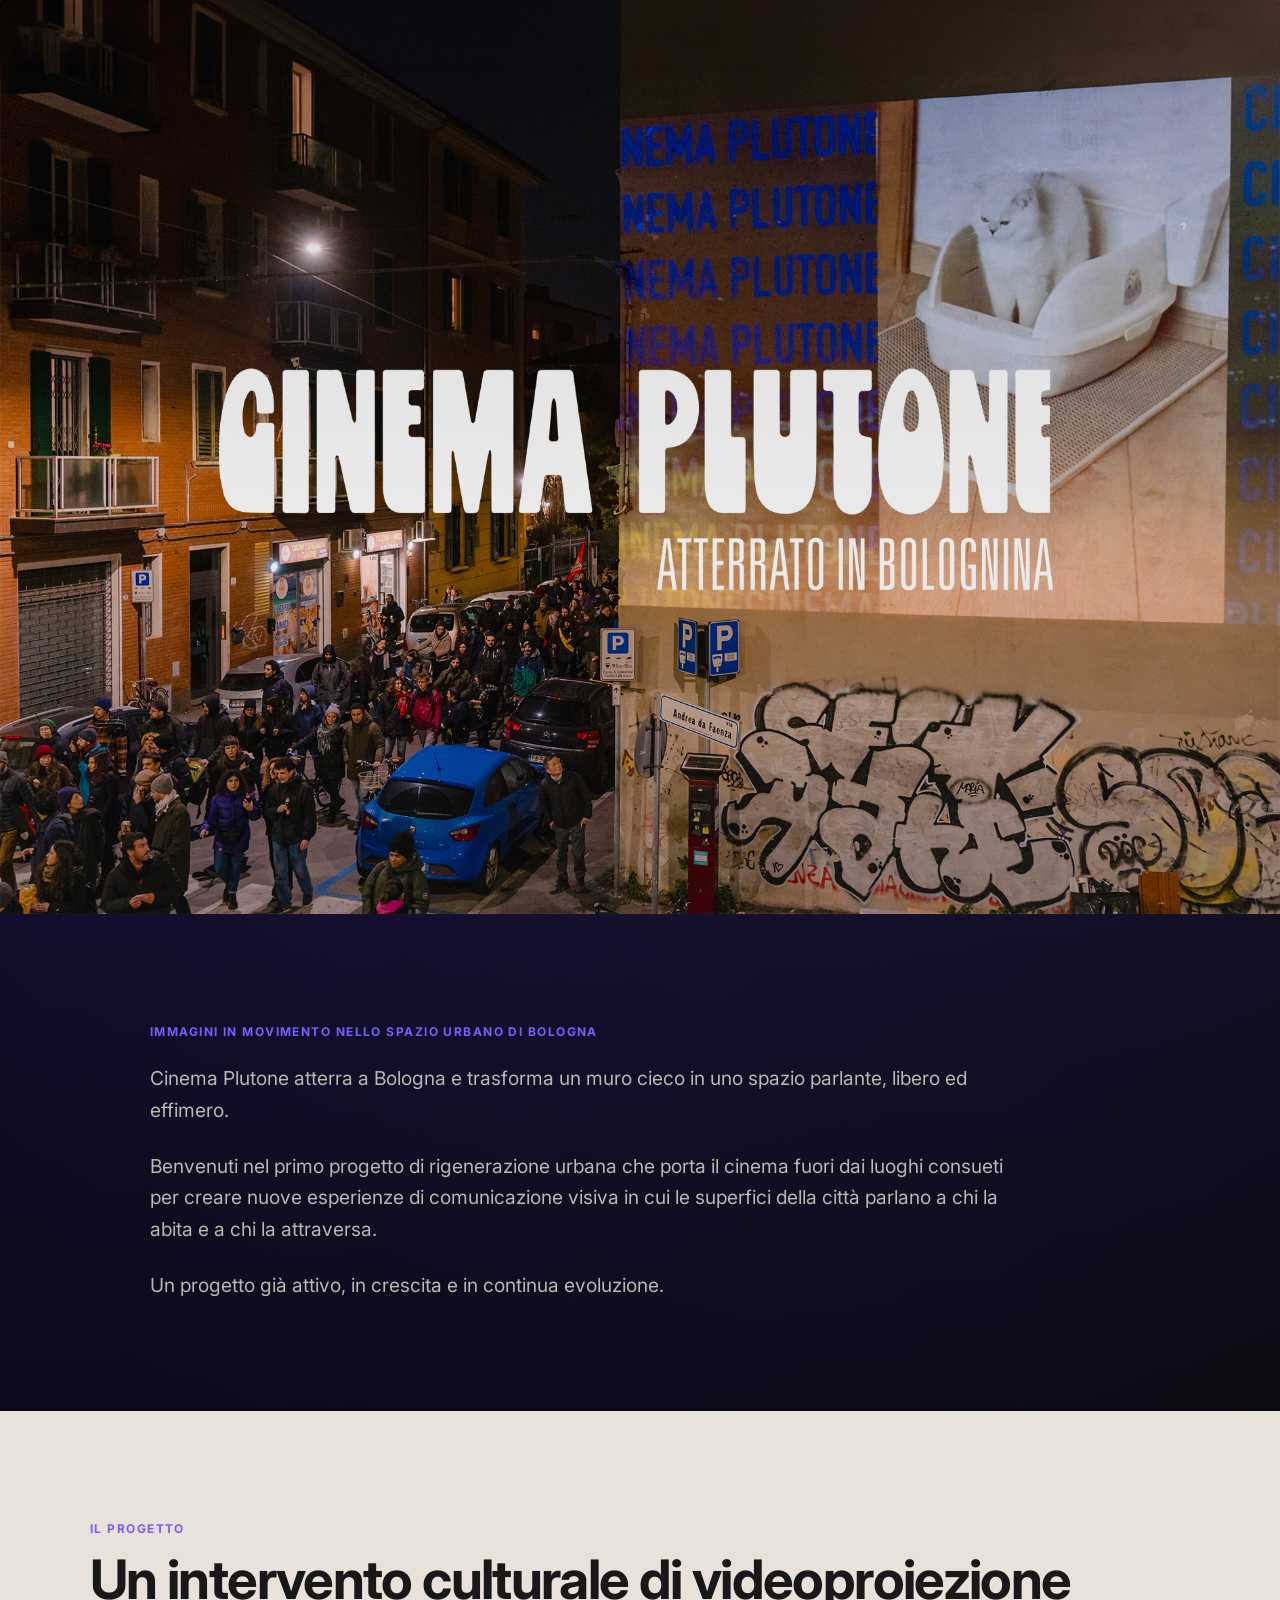
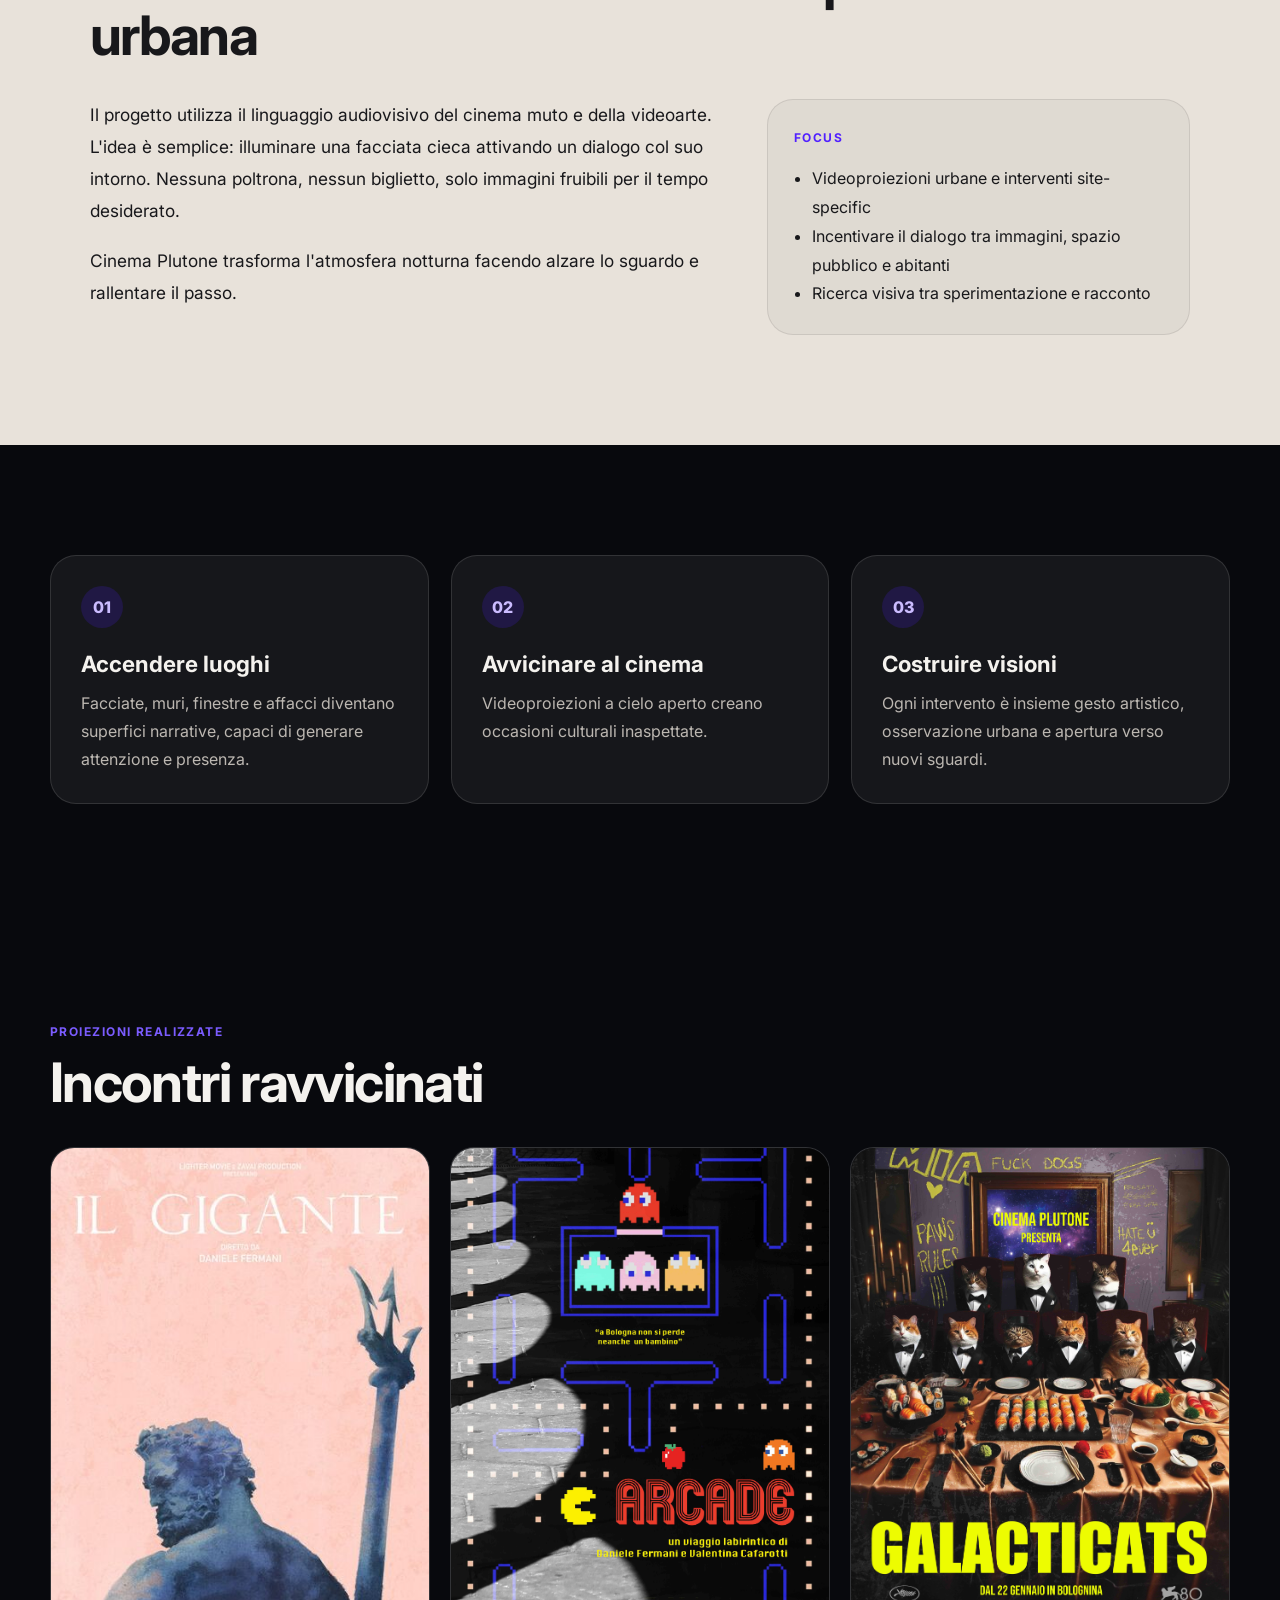
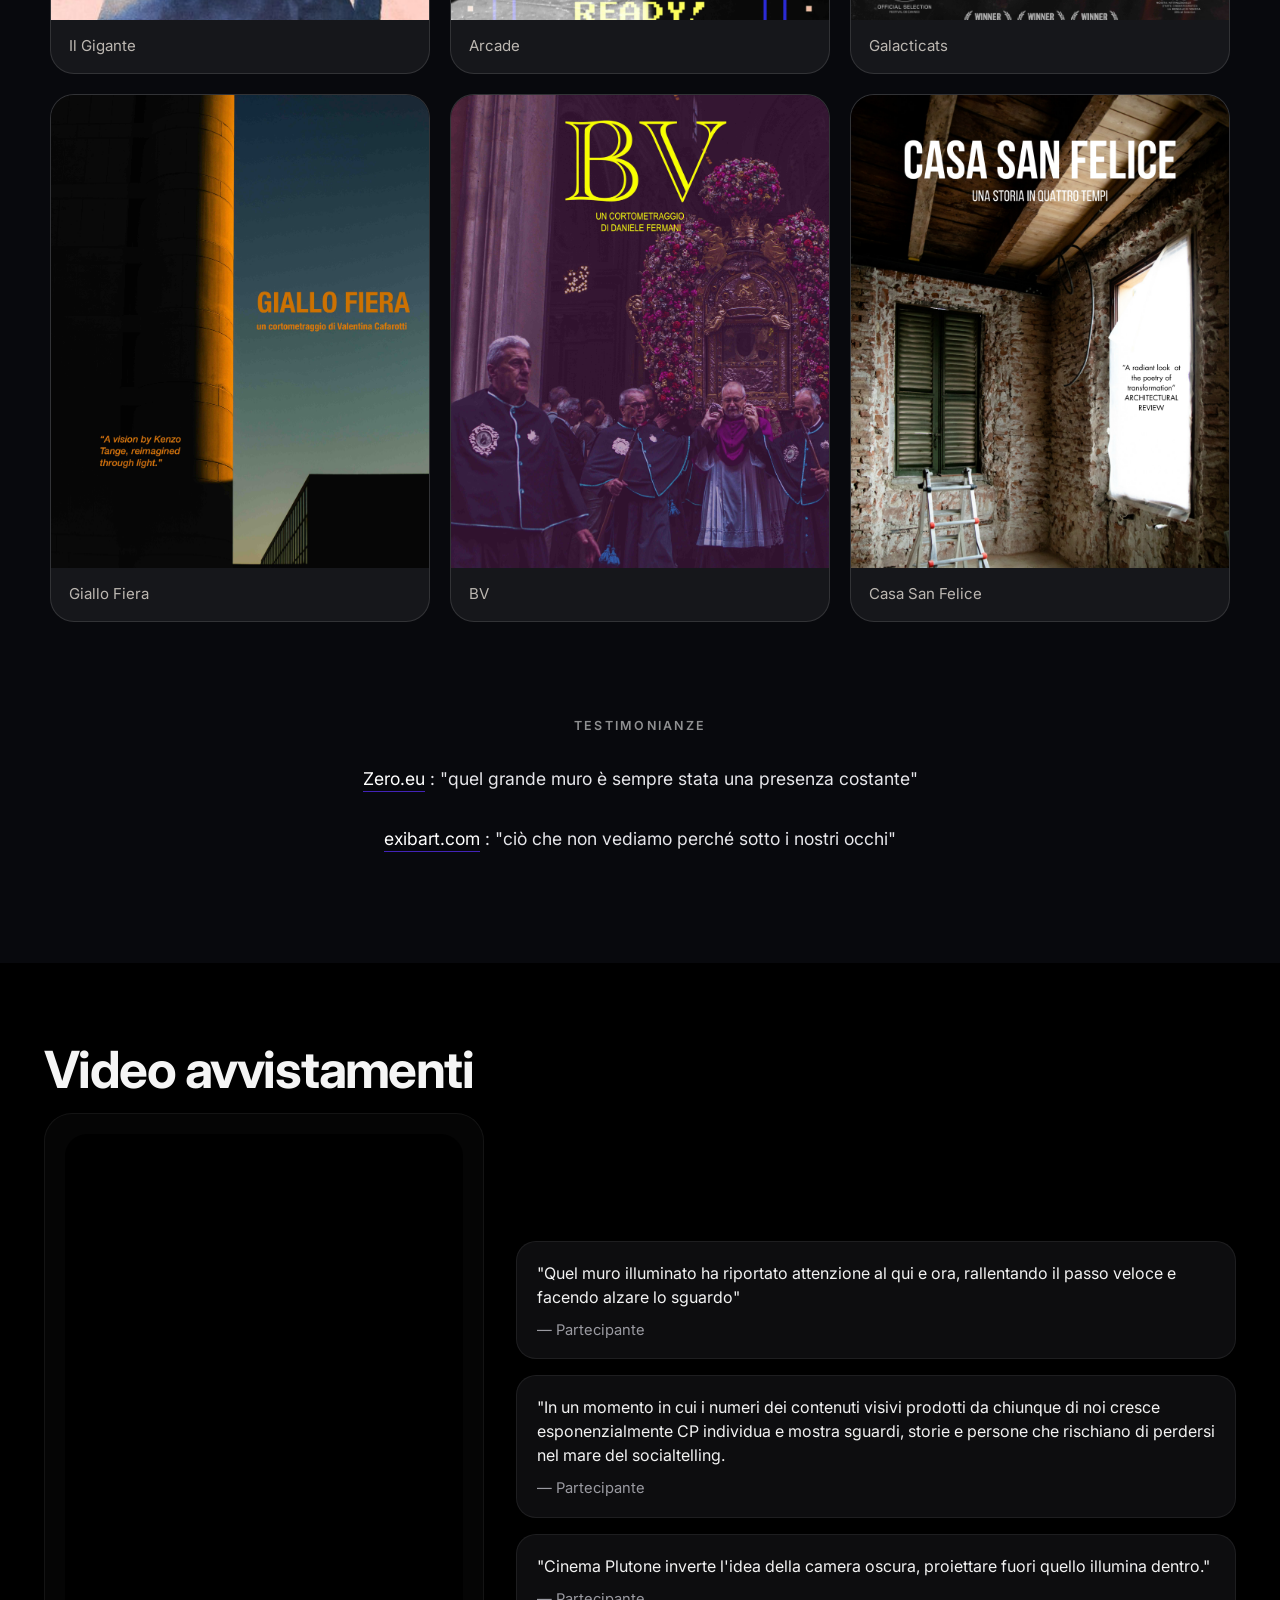
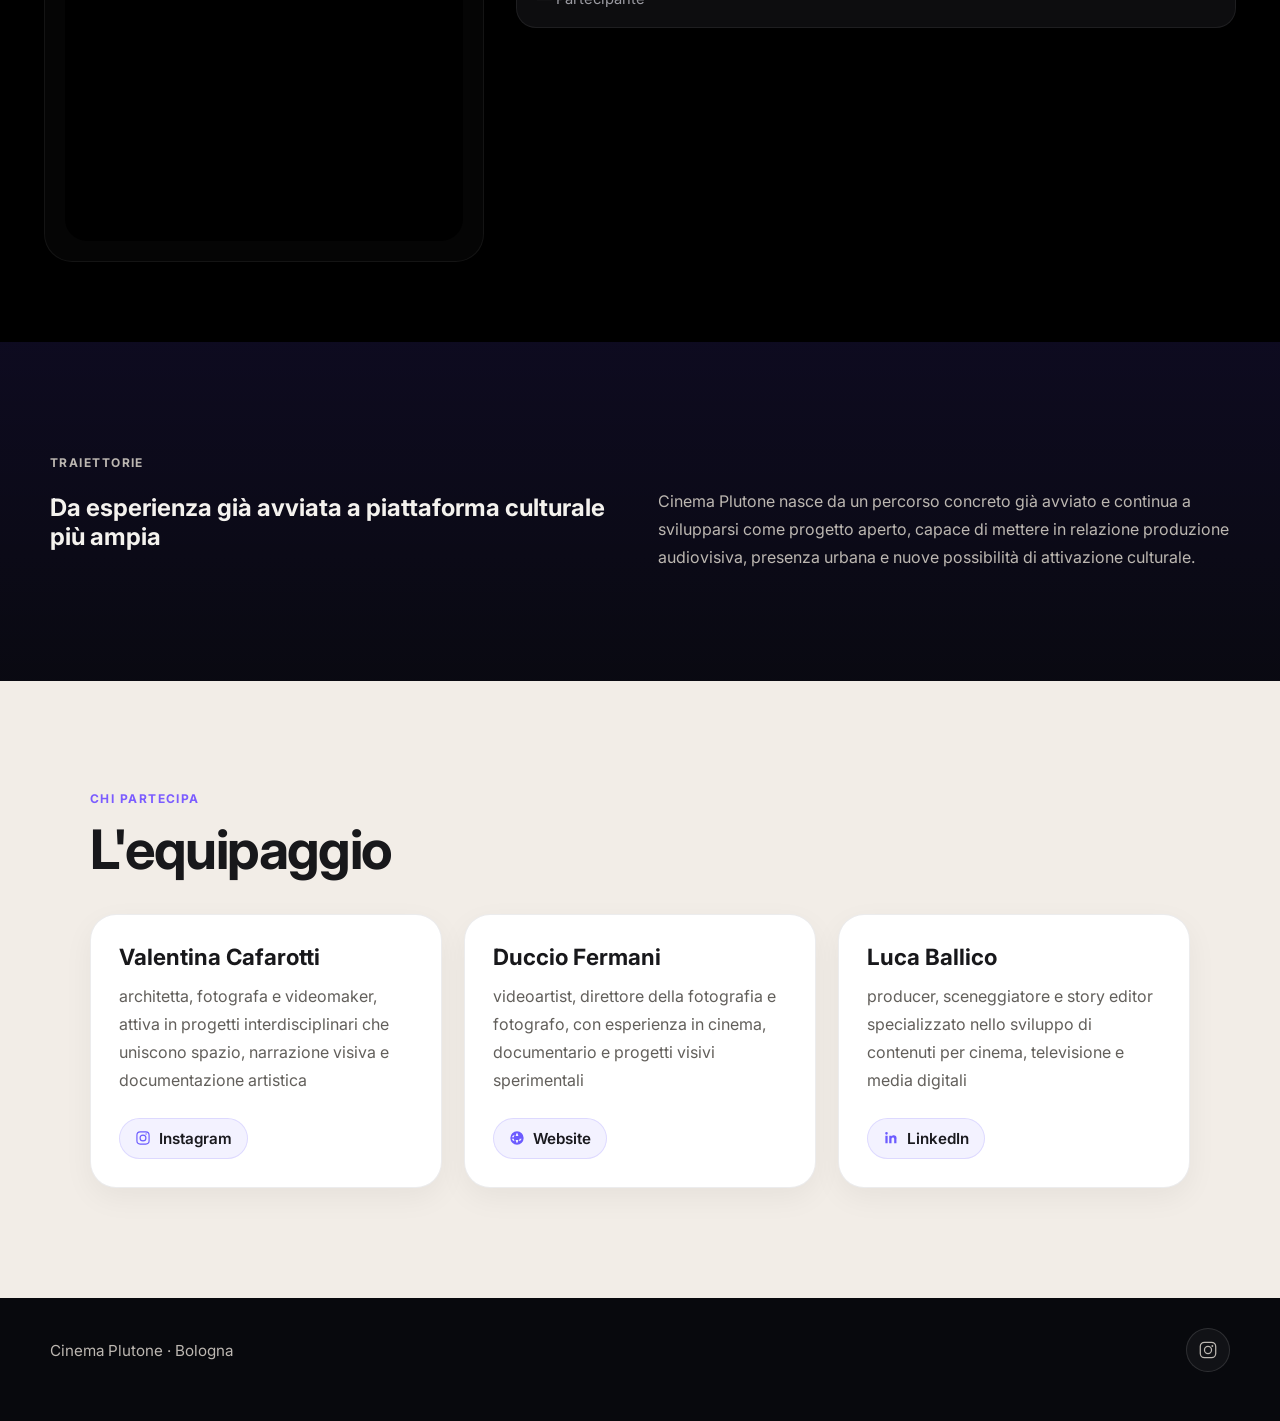
==== commit d6cbf33b: "Update index.html" ====
--- a/index.html
+++ b/index.html
@@ -232,21 +232,21 @@
             <aside class="video-quotes" aria-label="Citazioni delle persone che hanno partecipato alle proiezioni">
               <blockquote class="quote-card">
                 <p>
-                  “Un’esperienza semplice e forte, capace di trasformare per un attimo lo spazio urbano.”
+                  "Quel muro illuminato ha riportato attenzione al qui e ora, rallentando il passo veloce e facendo alzare lo sguardo"
                 </p>
                 <footer>— Partecipante</footer>
               </blockquote>
       
               <blockquote class="quote-card">
                 <p>
-                  “Mi è piaciuta l’idea di guardare insieme qualcosa fuori dai contesti abituali.”
+                  "In un momento in cui i numeri dei contenuti visivi prodotti da chiunque di noi cresce esponenzialmente CP individua e mostra sguardi, storie e persone che rischiano di perdersi nel mare del socialtelling.
                 </p>
                 <footer>— Partecipante</footer>
               </blockquote>
       
               <blockquote class="quote-card">
                 <p>
-                  “Cinema Plutone crea una presenza discreta, ma molto riconoscibile.”
+                  "Cinema Plutone inverte l'idea della camera oscura, proiettare fuori quello illumina dentro."
                 </p>
                 <footer>— Partecipante</footer>
               </blockquote>
--- a/styles.css
+++ b/styles.css
@@ -929,6 +929,10 @@
     padding: 40px 0 10px;
   }
 
+   .hero-media-image {
+    object-position: center 20%;
+  }
+
   .gallery-card img,
   .gallery-card.large img {
     min-height: 280px;
@@ -1010,6 +1014,12 @@
   }
 }
 
+@media (min-width: 900px) {
+  .hero-media-image {
+    object-position: center 20%;
+  }
+}
+
 nav.topbar {
    display: none;
 }
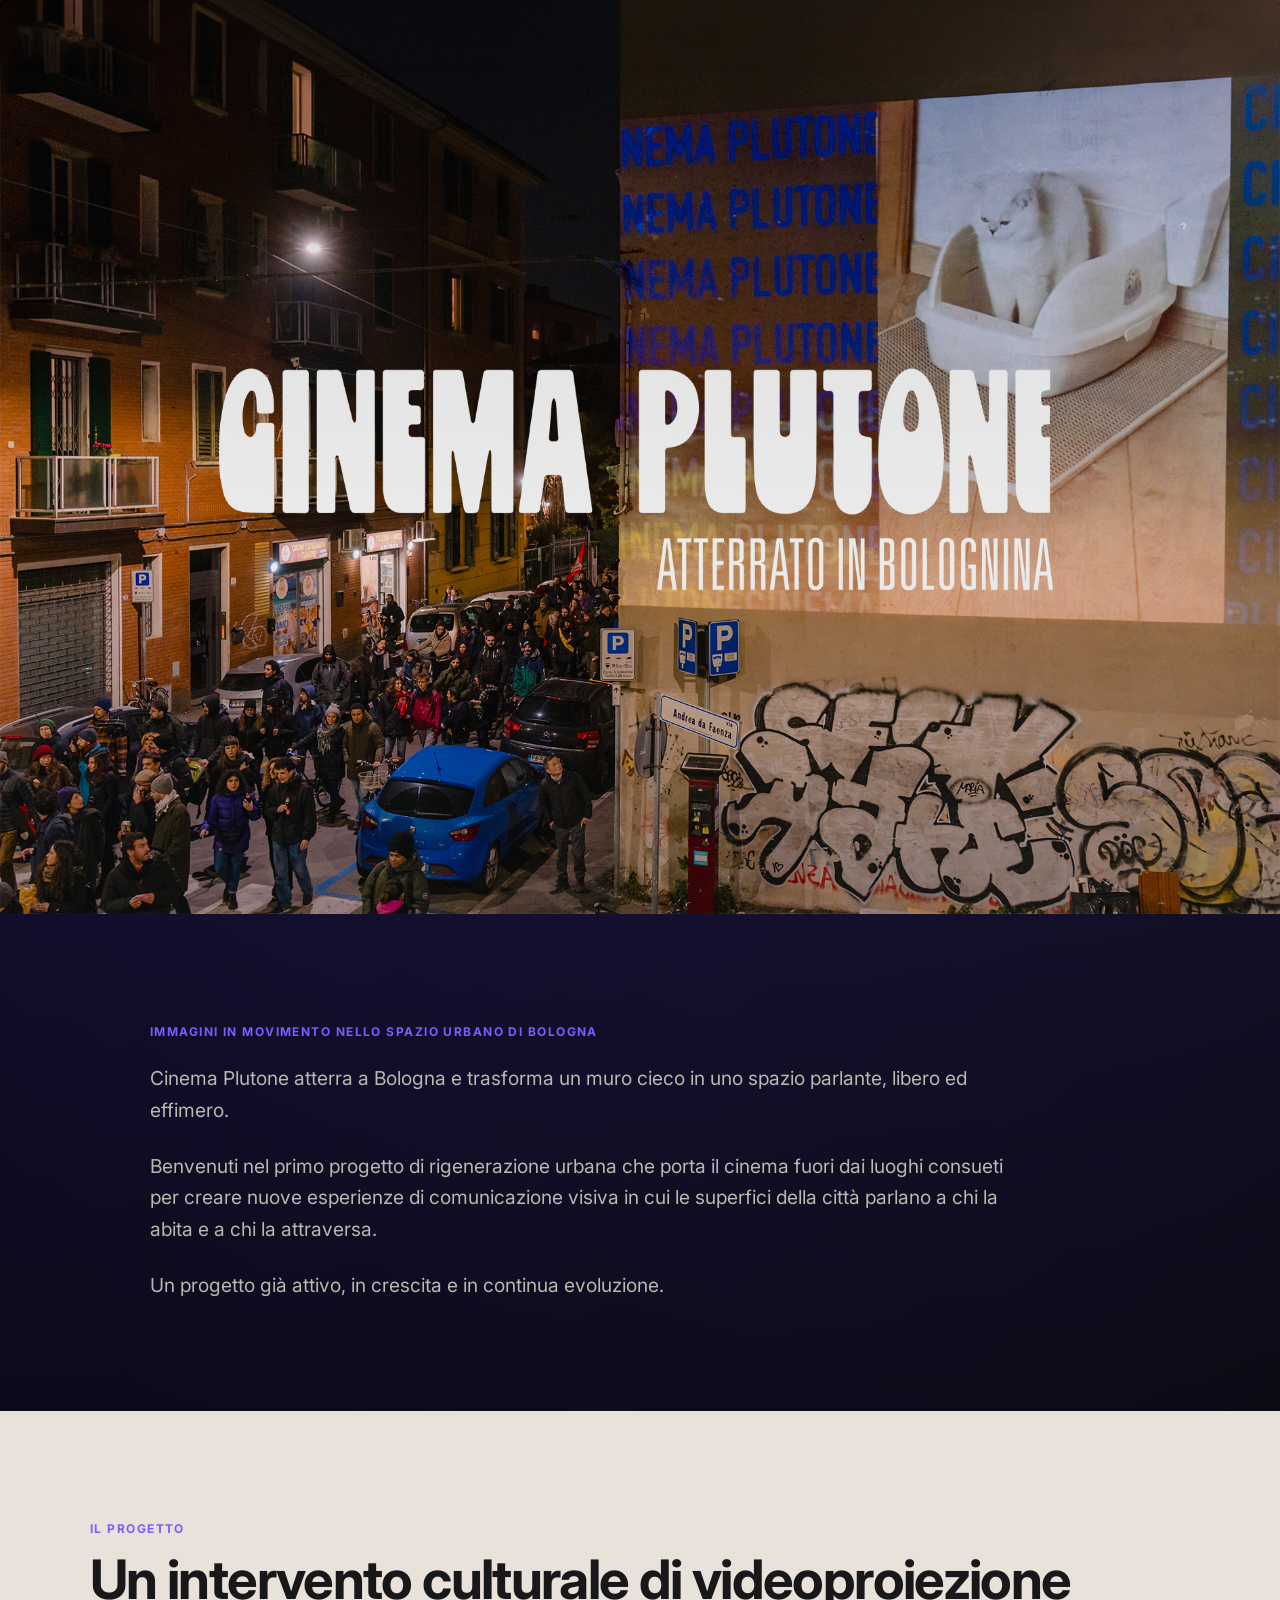
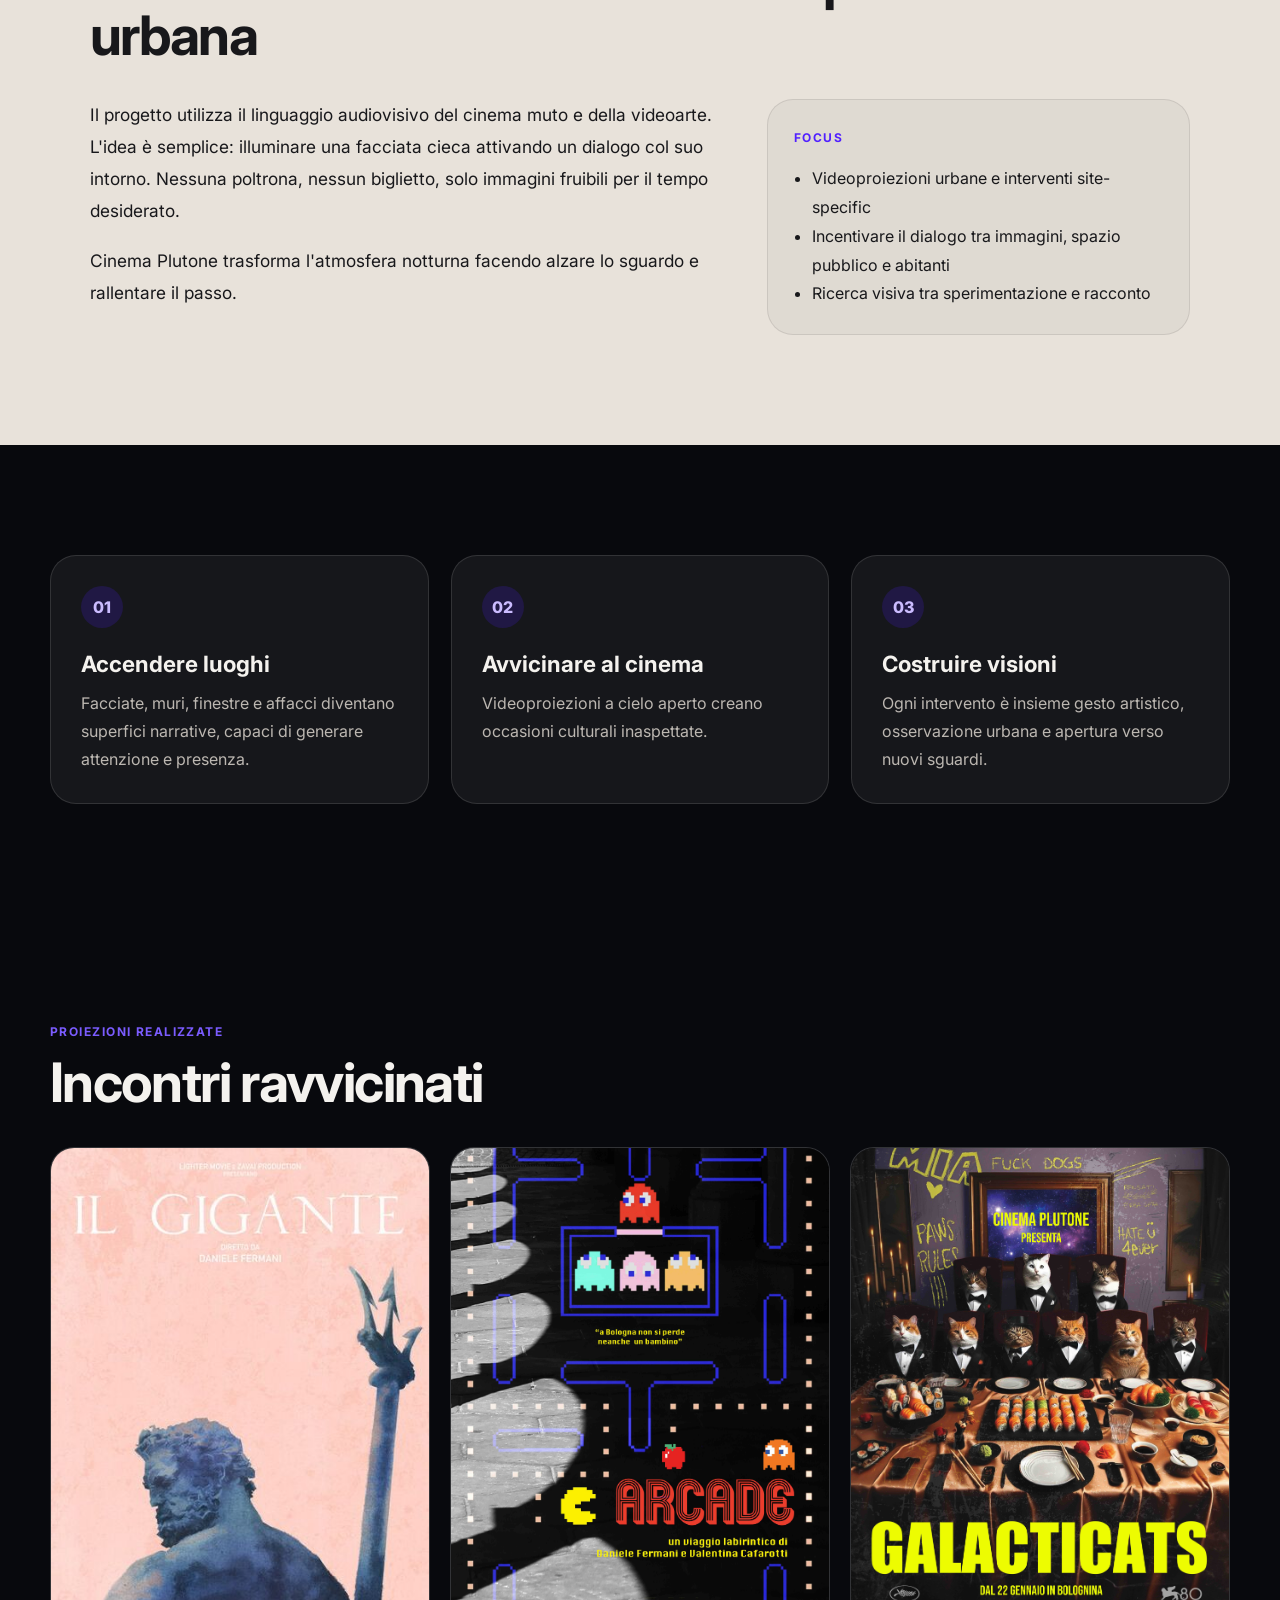
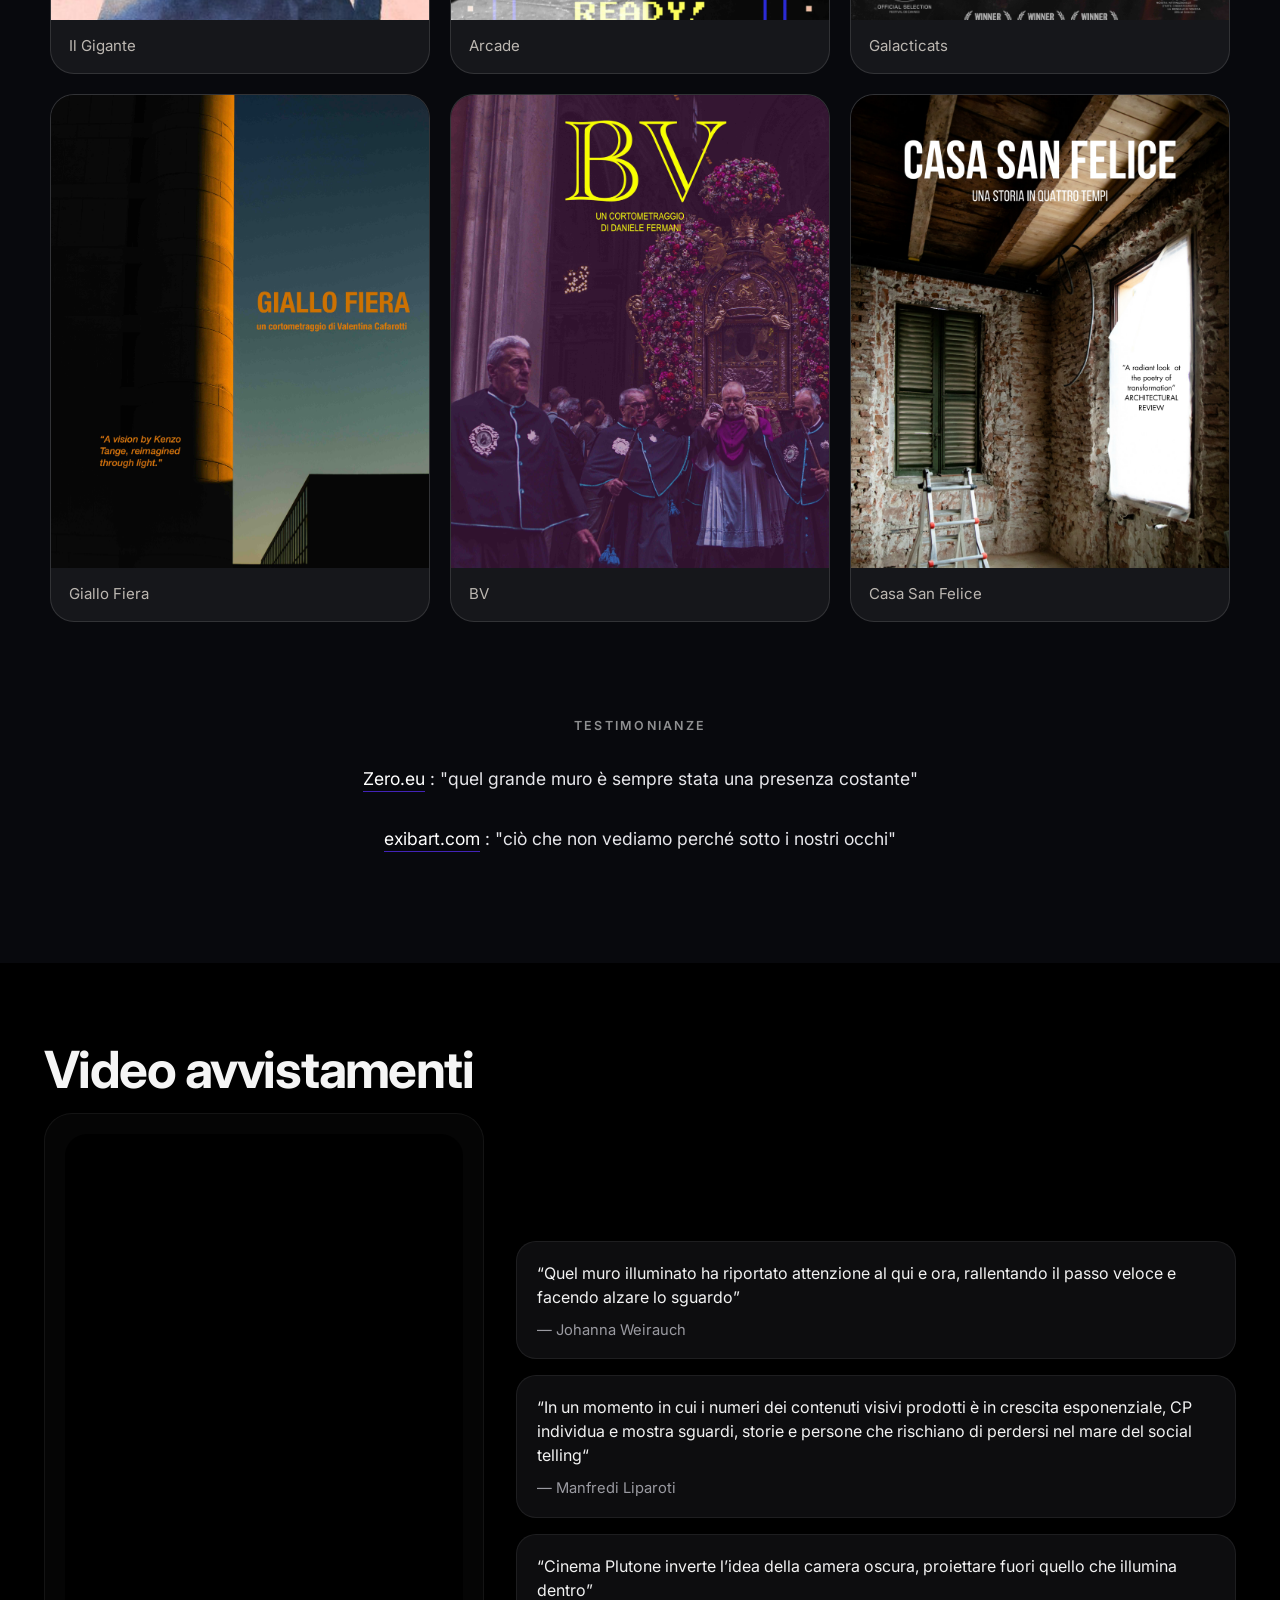
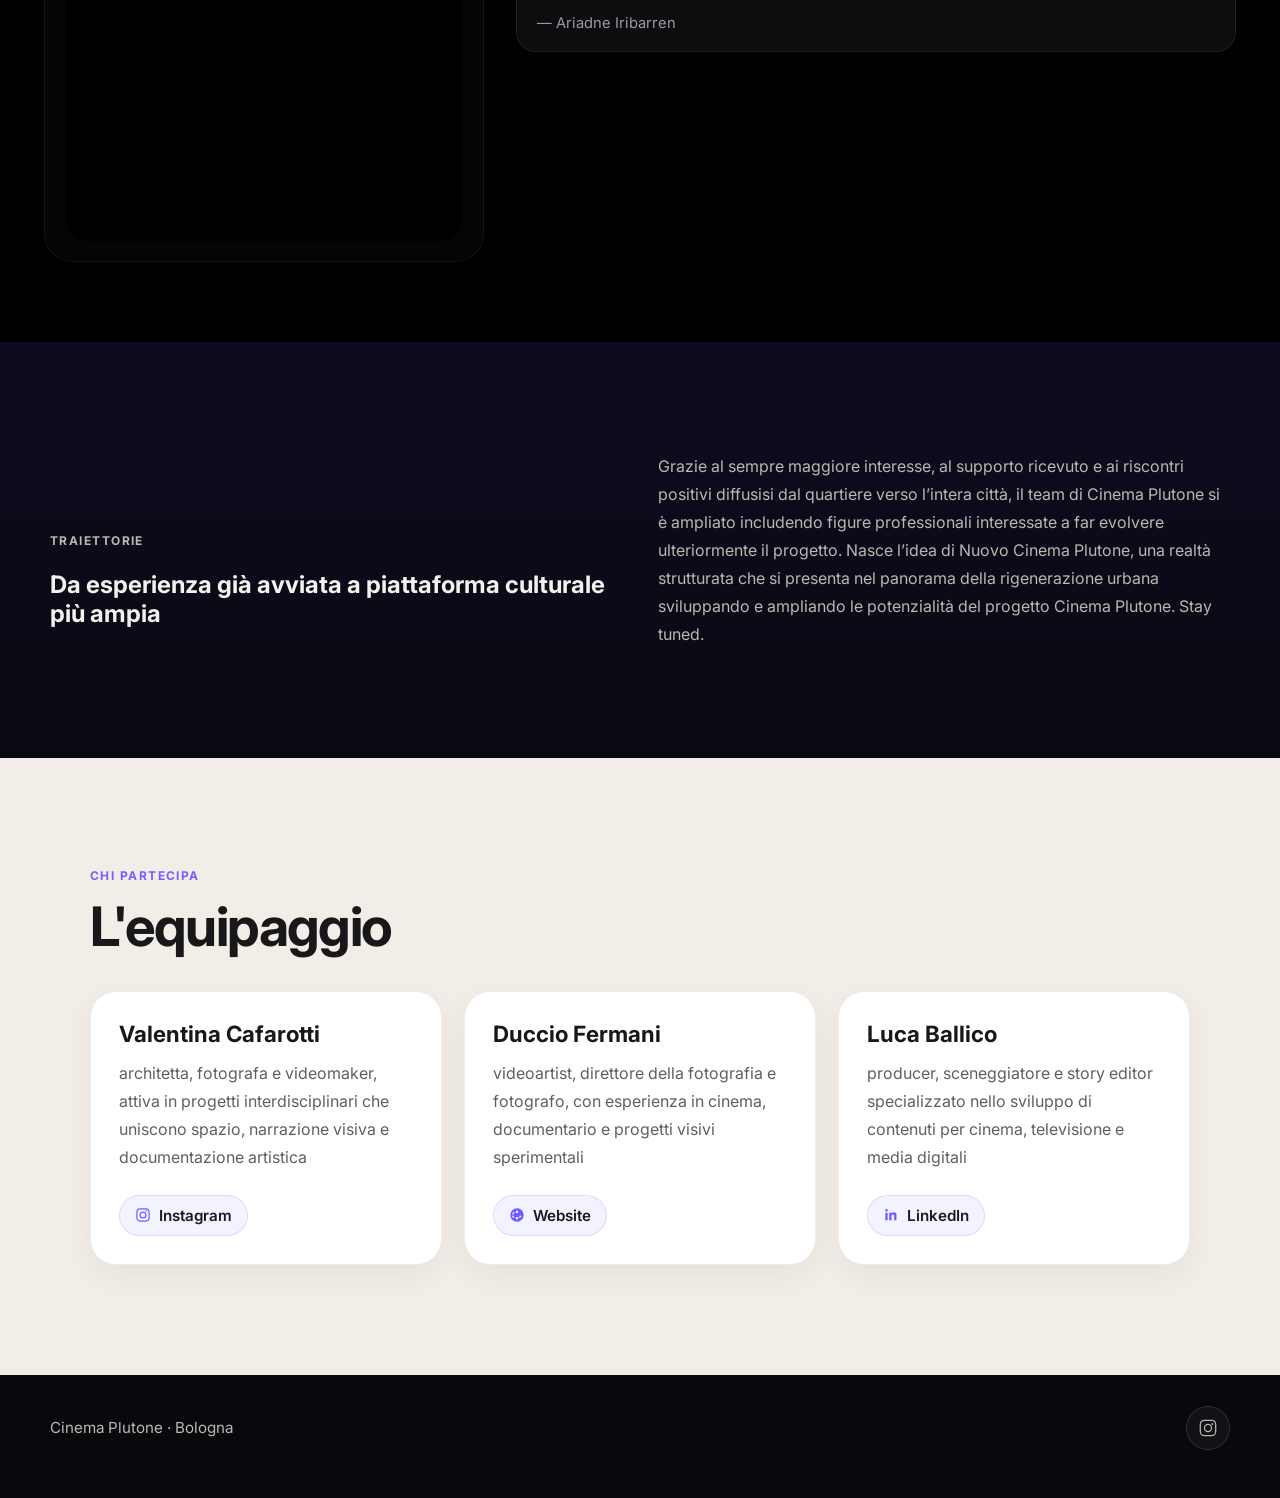
==== commit d11ad038: "Update index.html" ====
--- a/index.html
+++ b/index.html
@@ -232,23 +232,23 @@
             <aside class="video-quotes" aria-label="Citazioni delle persone che hanno partecipato alle proiezioni">
               <blockquote class="quote-card">
                 <p>
-                  "Quel muro illuminato ha riportato attenzione al qui e ora, rallentando il passo veloce e facendo alzare lo sguardo"
+                  “Quel muro illuminato ha riportato attenzione al qui e ora, rallentando il passo veloce e facendo alzare lo sguardo”
                 </p>
-                <footer>— Partecipante</footer>
+                <footer>— Johanna Weirauch</footer>
               </blockquote>
       
               <blockquote class="quote-card">
                 <p>
-                  "In un momento in cui i numeri dei contenuti visivi prodotti da chiunque di noi cresce esponenzialmente CP individua e mostra sguardi, storie e persone che rischiano di perdersi nel mare del socialtelling.
+                  “In un momento in cui i numeri dei contenuti visivi prodotti è in crescita esponenziale, CP individua e mostra sguardi, storie e persone che rischiano di perdersi nel mare del social telling“
                 </p>
-                <footer>— Partecipante</footer>
+                <footer>— Manfredi Liparoti</footer>
               </blockquote>
       
               <blockquote class="quote-card">
                 <p>
-                  "Cinema Plutone inverte l'idea della camera oscura, proiettare fuori quello illumina dentro."
+                  “Cinema Plutone inverte l’idea della camera oscura, proiettare fuori quello che illumina dentro”
                 </p>
-                <footer>— Partecipante</footer>
+                <footer>— Ariadne Iribarren</footer>
               </blockquote>
             </aside>
           </div>
@@ -262,8 +262,8 @@
             <h2>Da esperienza già avviata a piattaforma culturale più ampia</h2>
           </div>
           <p>
-            Cinema Plutone nasce da un percorso concreto già avviato e continua a svilupparsi come progetto aperto,
-            capace di mettere in relazione produzione audiovisiva, presenza urbana e nuove possibilità di attivazione culturale.
+            Grazie al sempre maggiore interesse, al supporto ricevuto e ai riscontri positivi diffusisi dal quartiere verso l’intera città, il team di Cinema Plutone si è ampliato includendo figure professionali interessate a far evolvere ulteriormente il progetto.
+Nasce l’idea di Nuovo Cinema Plutone, una realtà strutturata che si presenta nel panorama della rigenerazione urbana  sviluppando e ampliando le potenzialità del progetto Cinema Plutone. Stay tuned.
           </p>
         </div>
       </section>
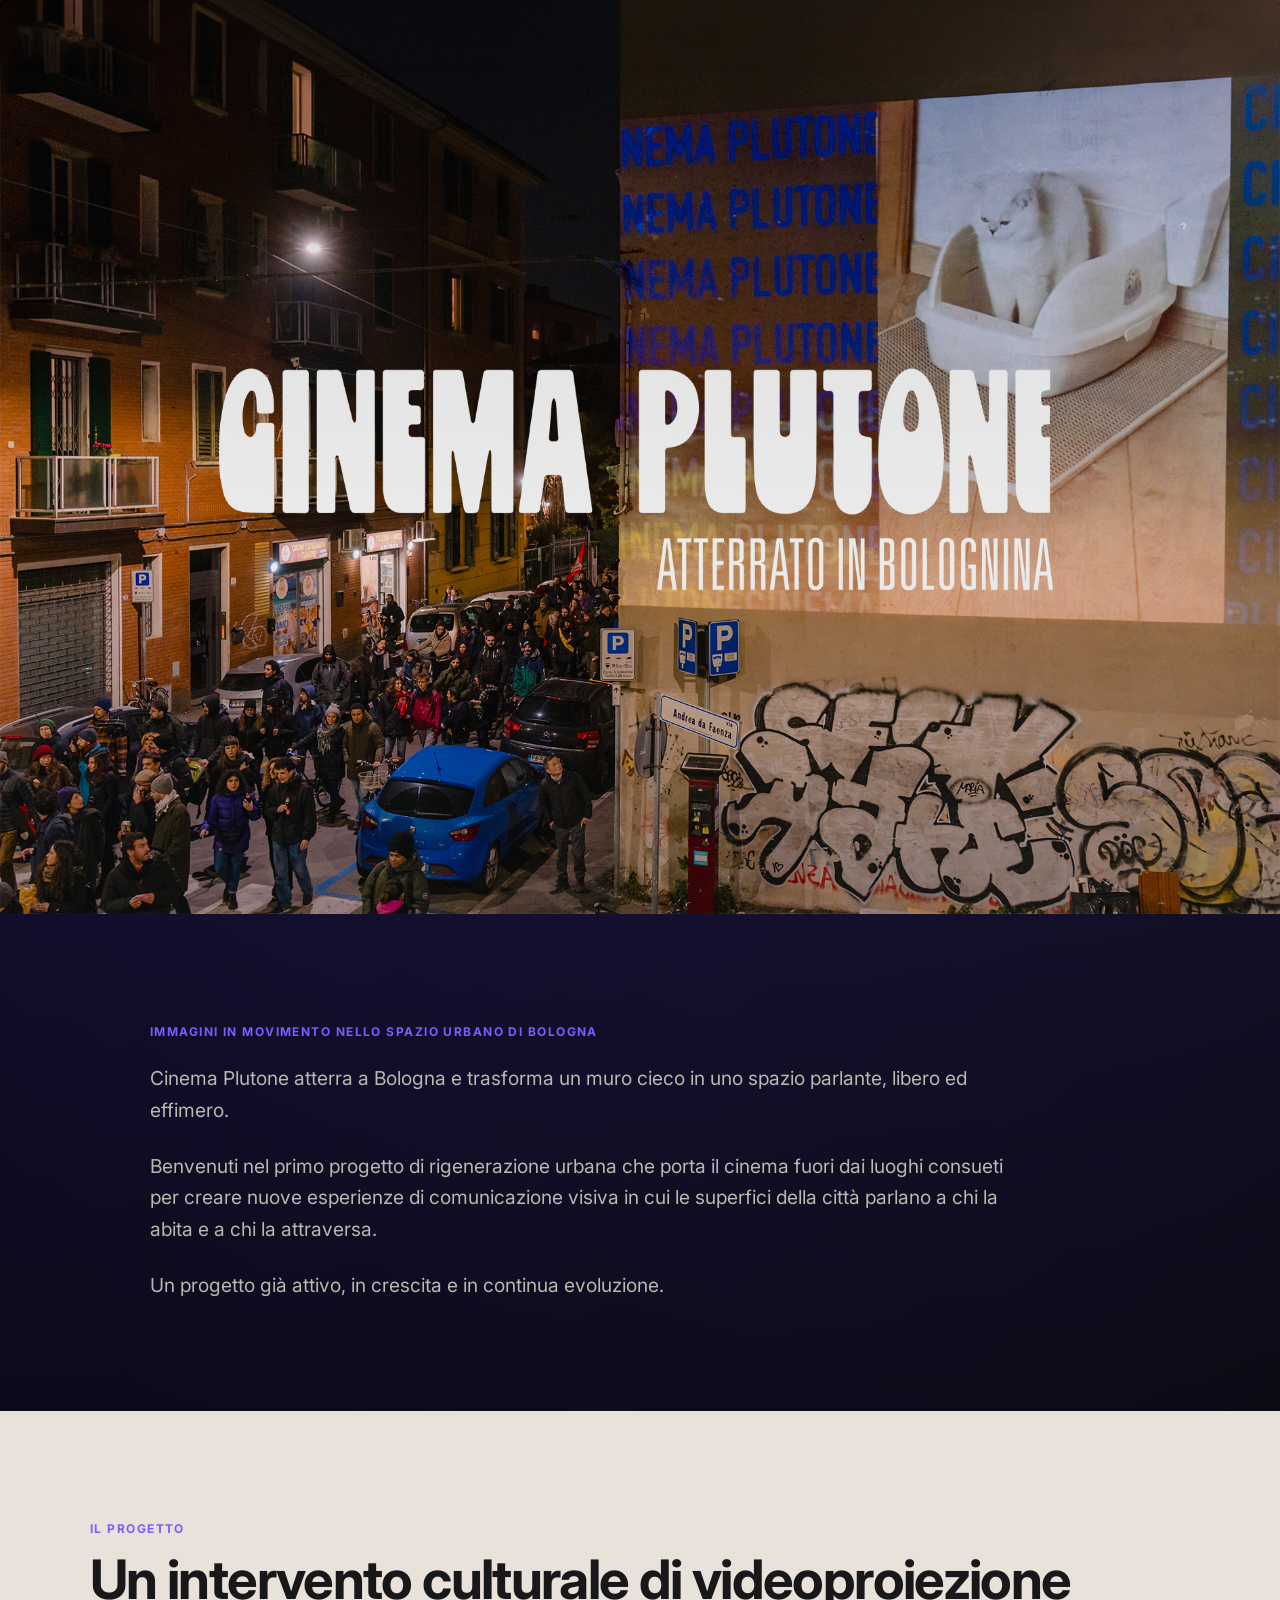
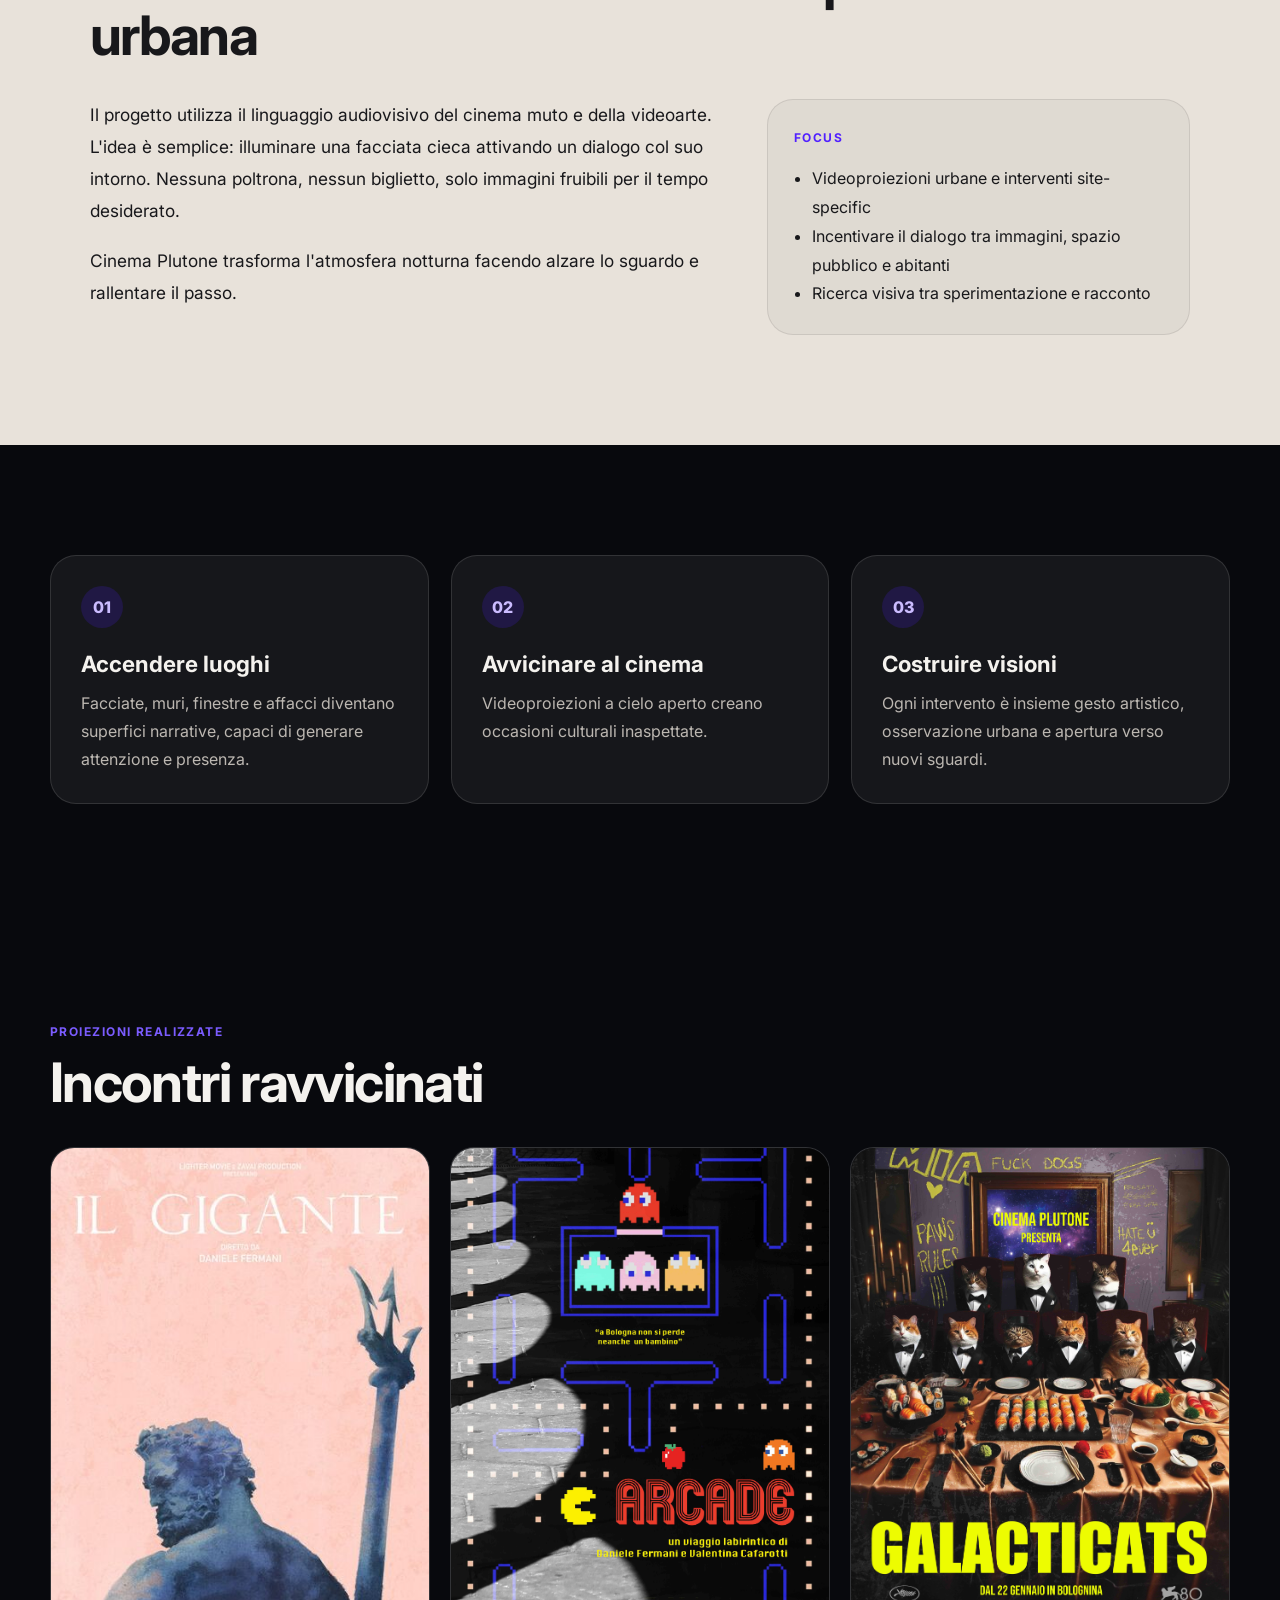
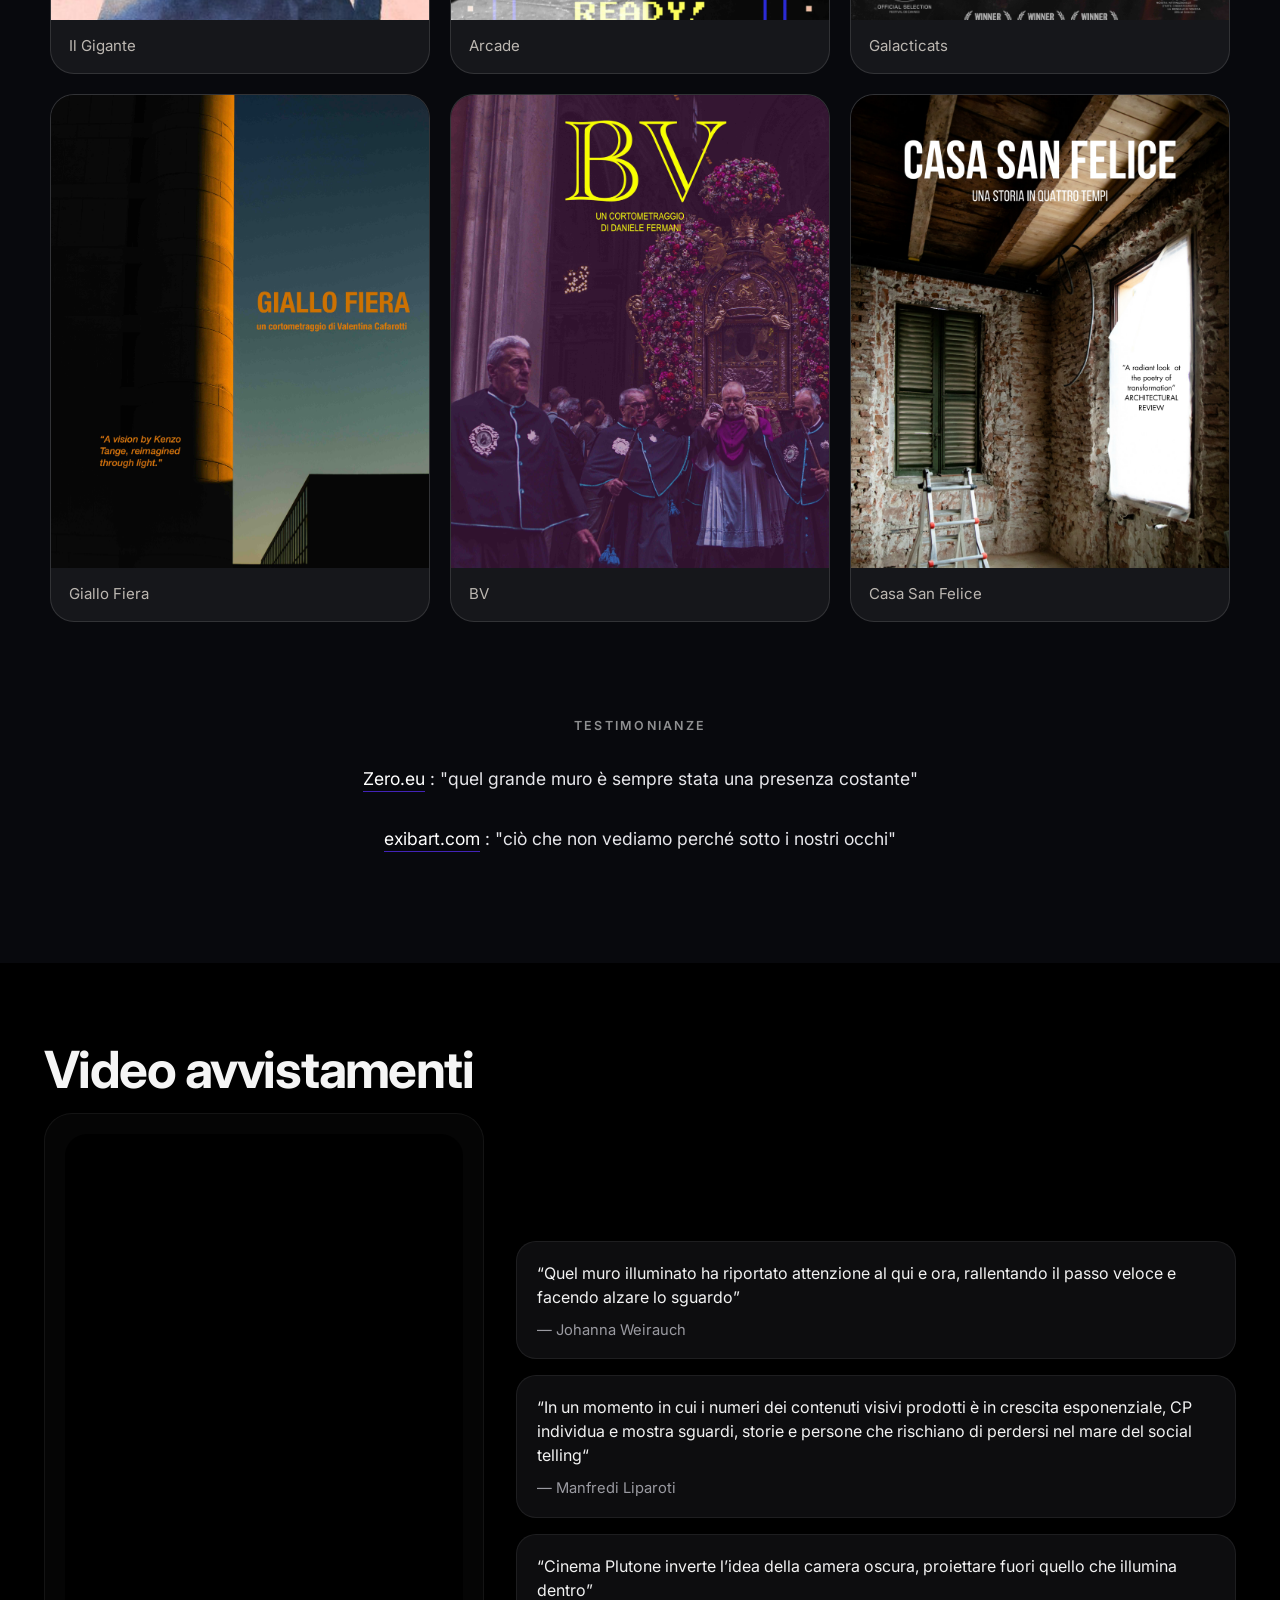
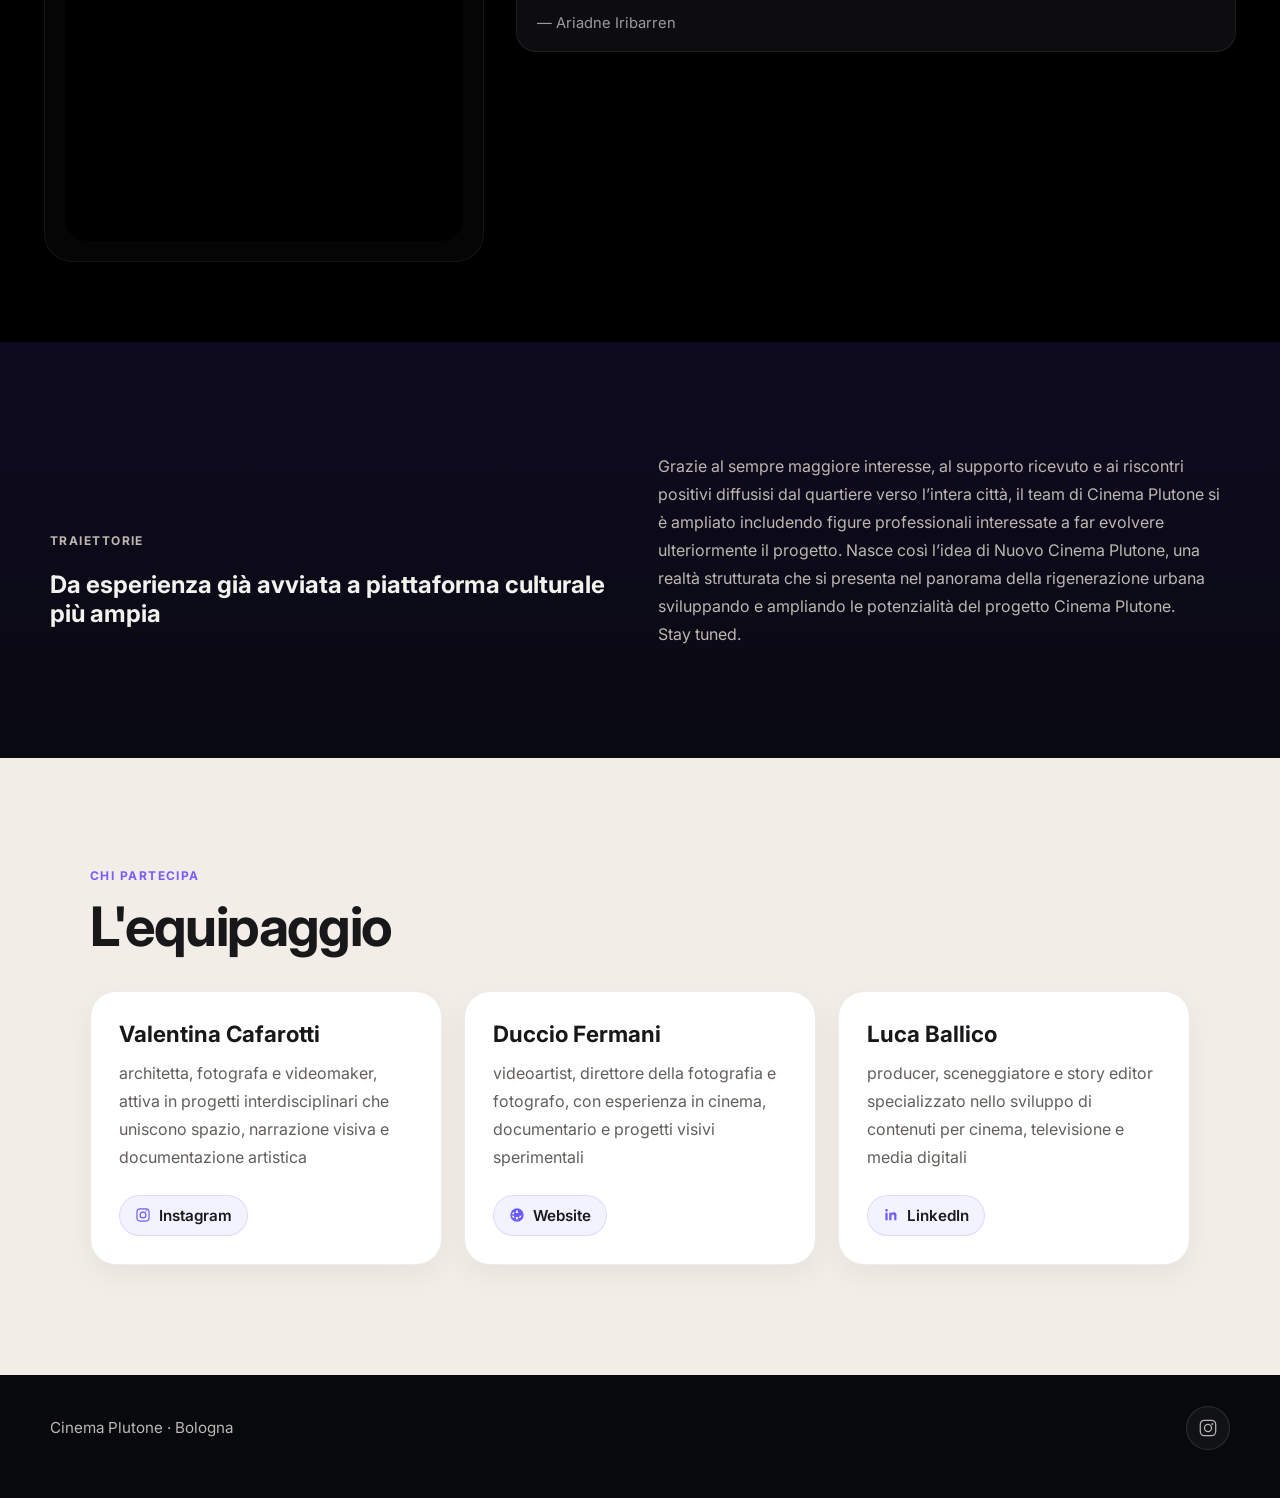
==== commit bb884542: "Update index.html" ====
--- a/index.html
+++ b/index.html
@@ -263,7 +263,7 @@
           </div>
           <p>
             Grazie al sempre maggiore interesse, al supporto ricevuto e ai riscontri positivi diffusisi dal quartiere verso l’intera città, il team di Cinema Plutone si è ampliato includendo figure professionali interessate a far evolvere ulteriormente il progetto.
-Nasce l’idea di Nuovo Cinema Plutone, una realtà strutturata che si presenta nel panorama della rigenerazione urbana  sviluppando e ampliando le potenzialità del progetto Cinema Plutone. Stay tuned.
+Nasce così l’idea di Nuovo Cinema Plutone, una realtà strutturata che si presenta nel panorama della rigenerazione urbana  sviluppando e ampliando le potenzialità del progetto Cinema Plutone.<br/>Stay tuned.
           </p>
         </div>
       </section>
--- a/styles.css
+++ b/styles.css
@@ -261,7 +261,6 @@
 .hero-media-image {
   width: 100%;
   height: 100%;
-  min-height: clamp(340px, 52vw, 760px);
   object-fit: cover;
   object-position: center center;
   display: block;
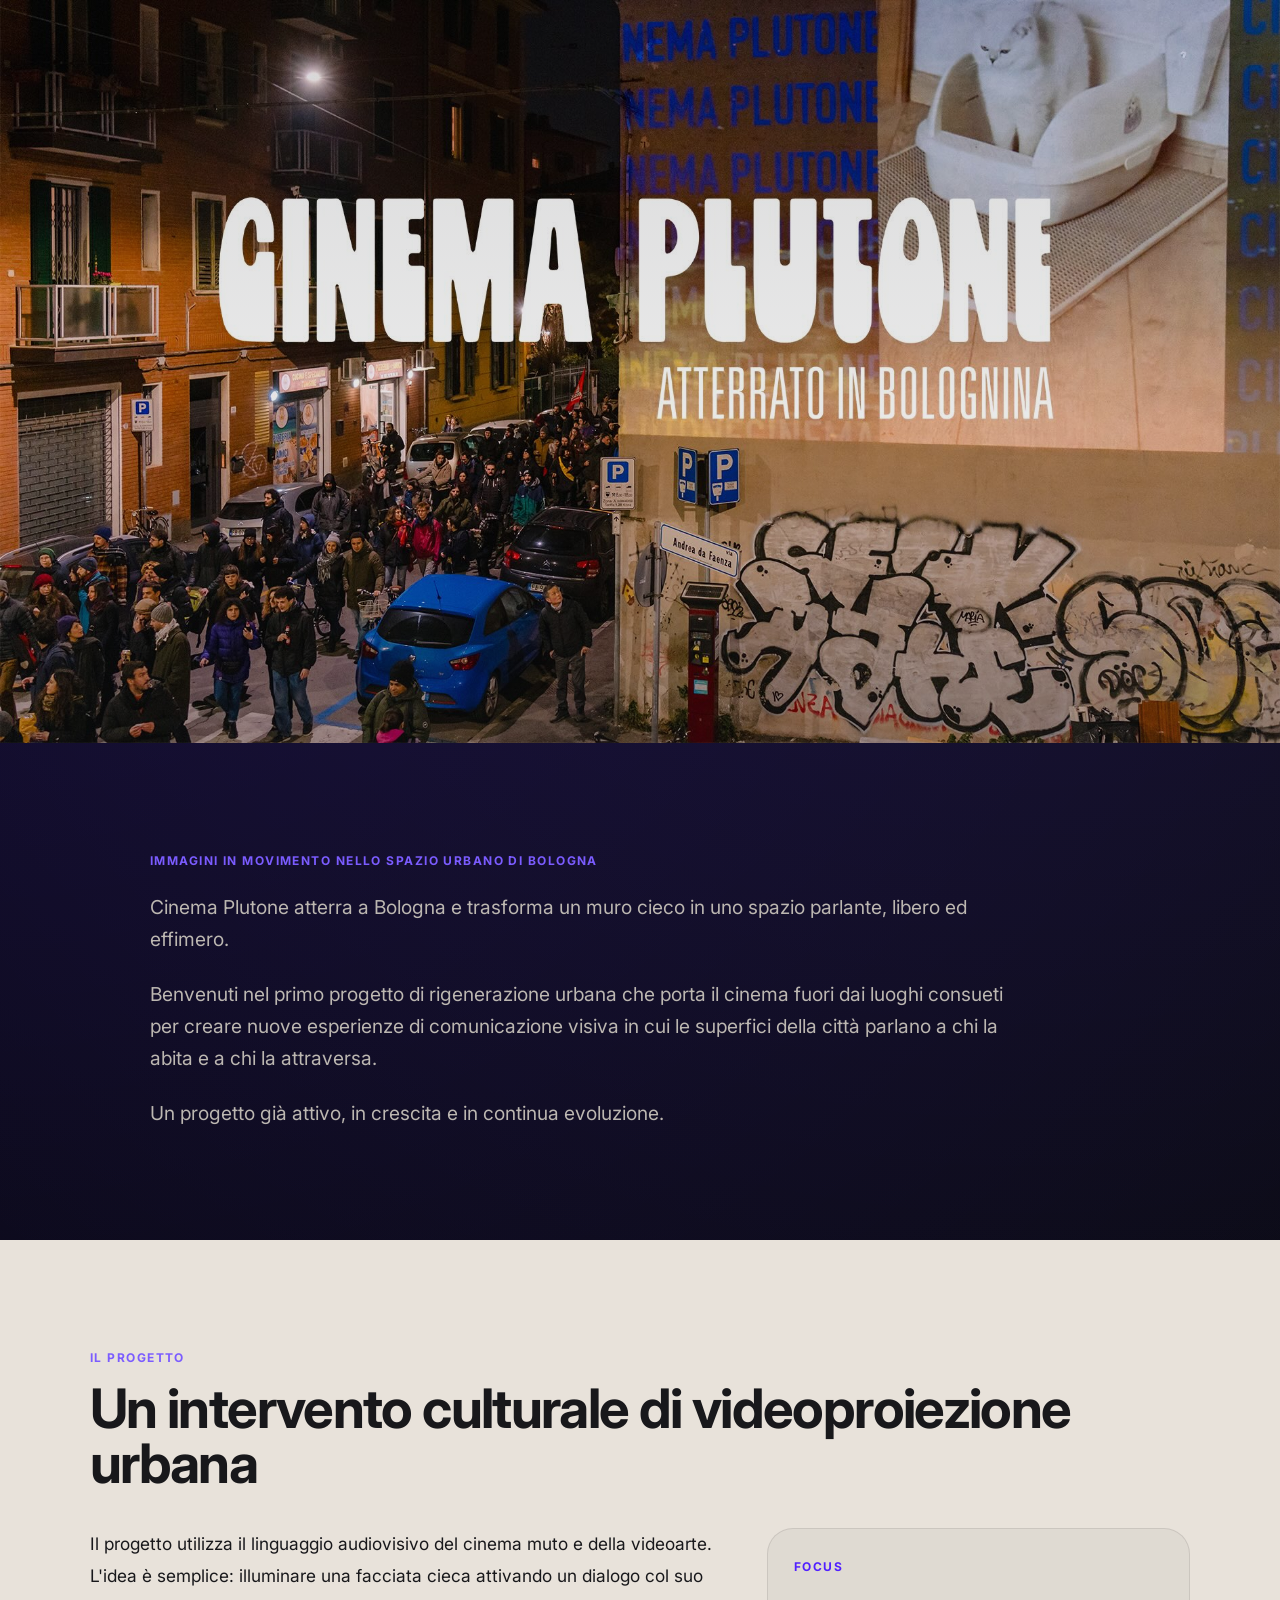
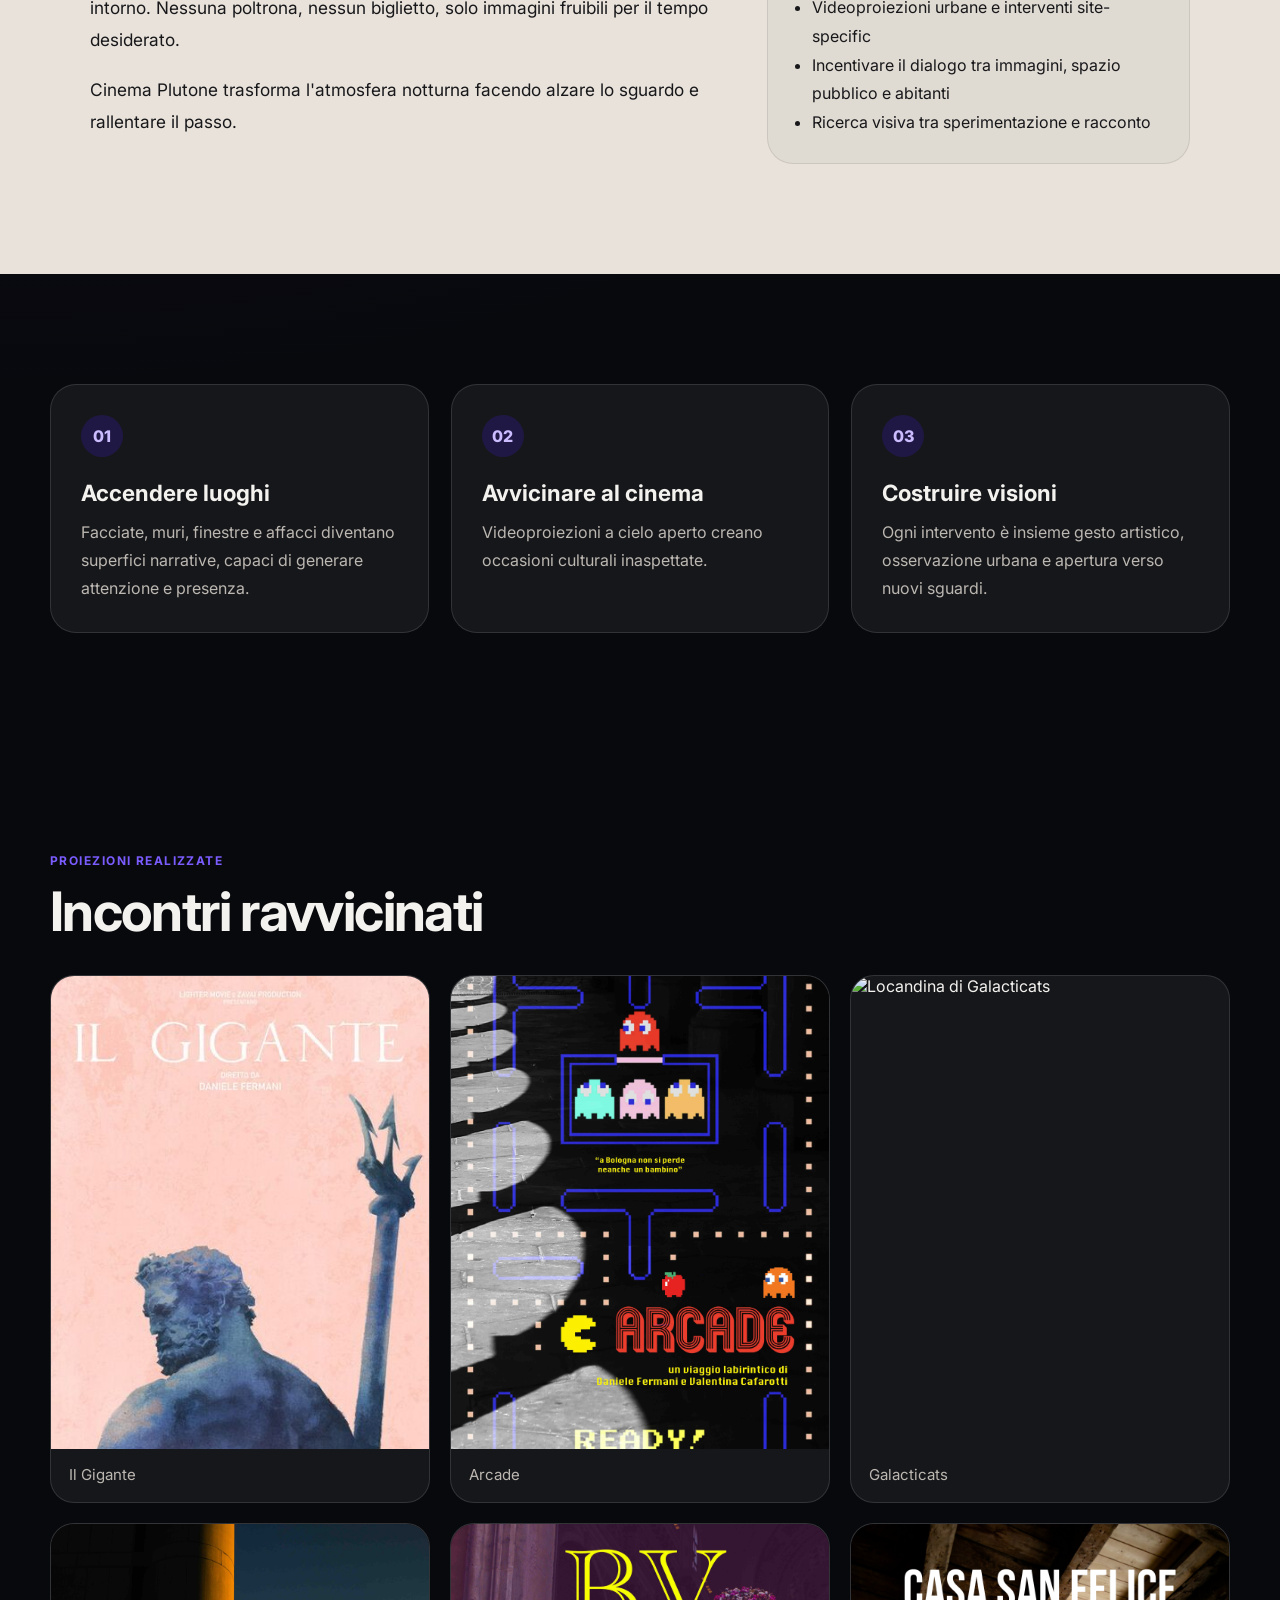
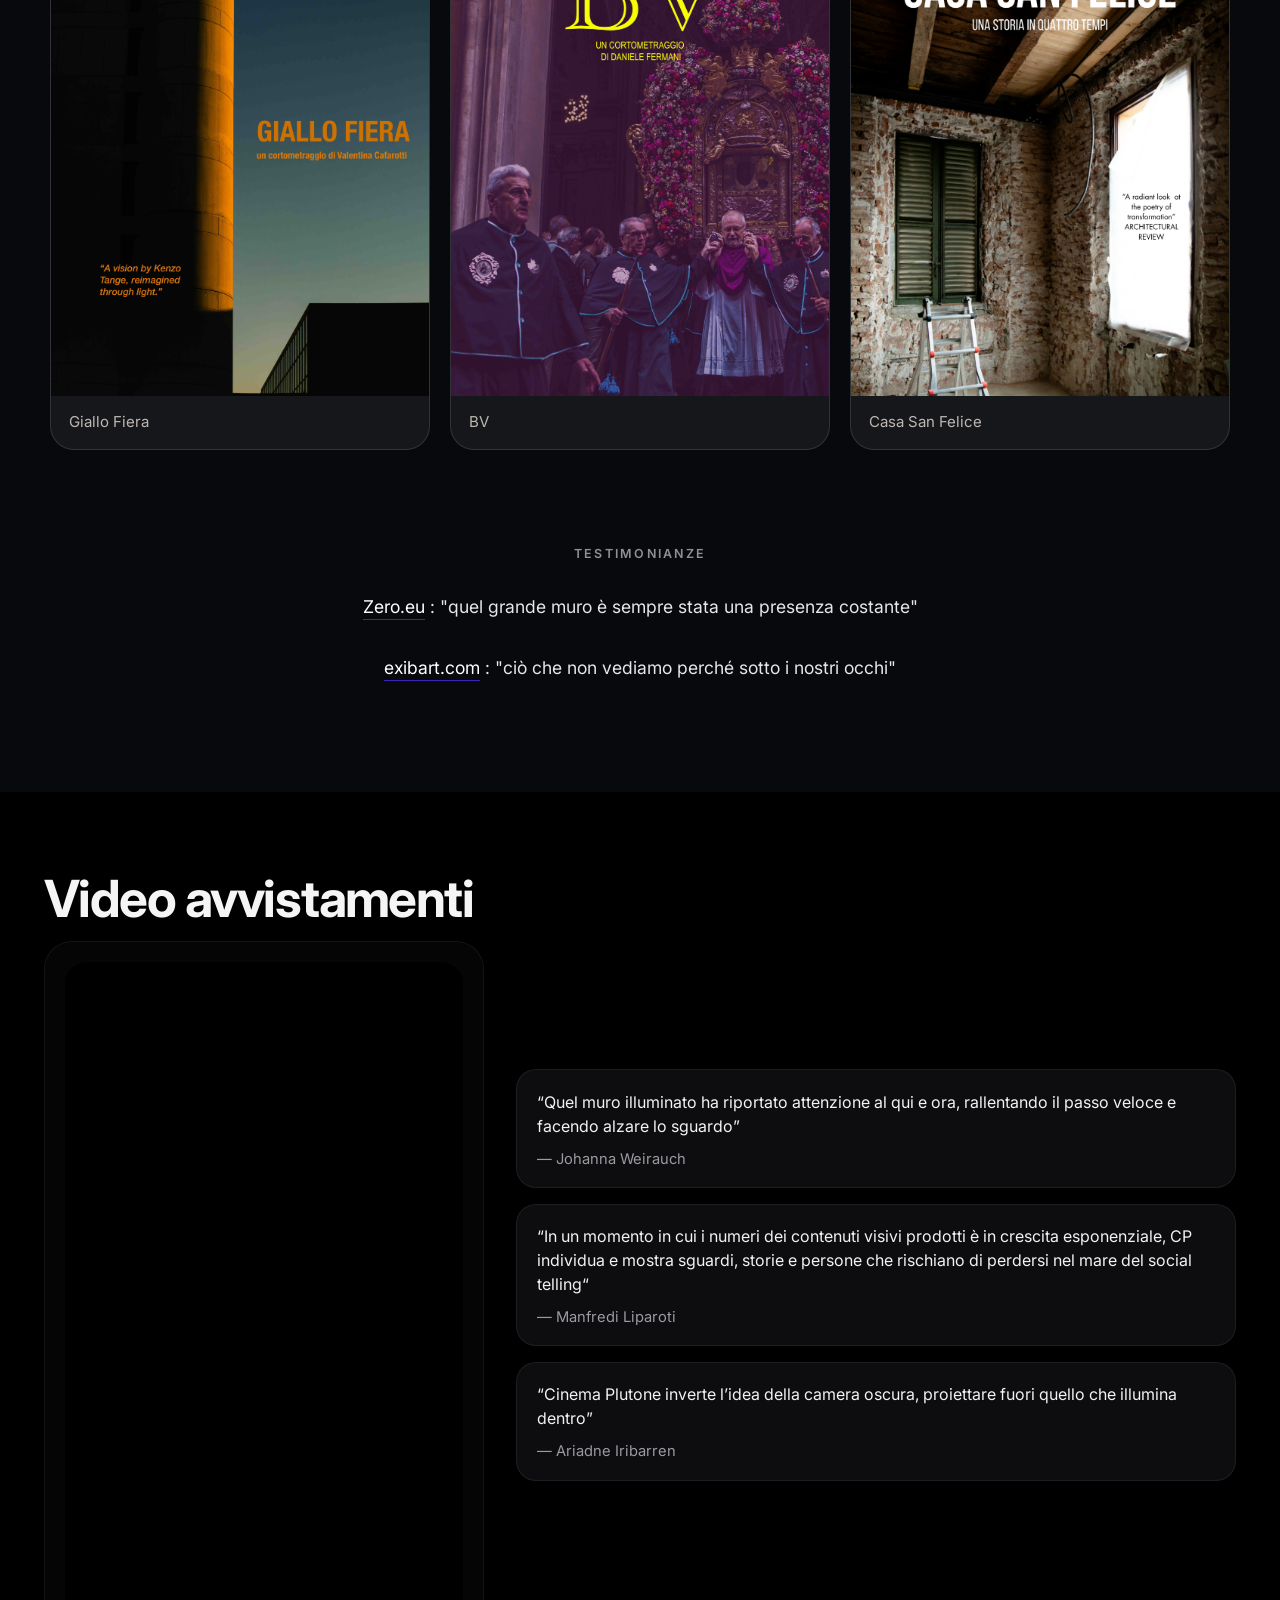
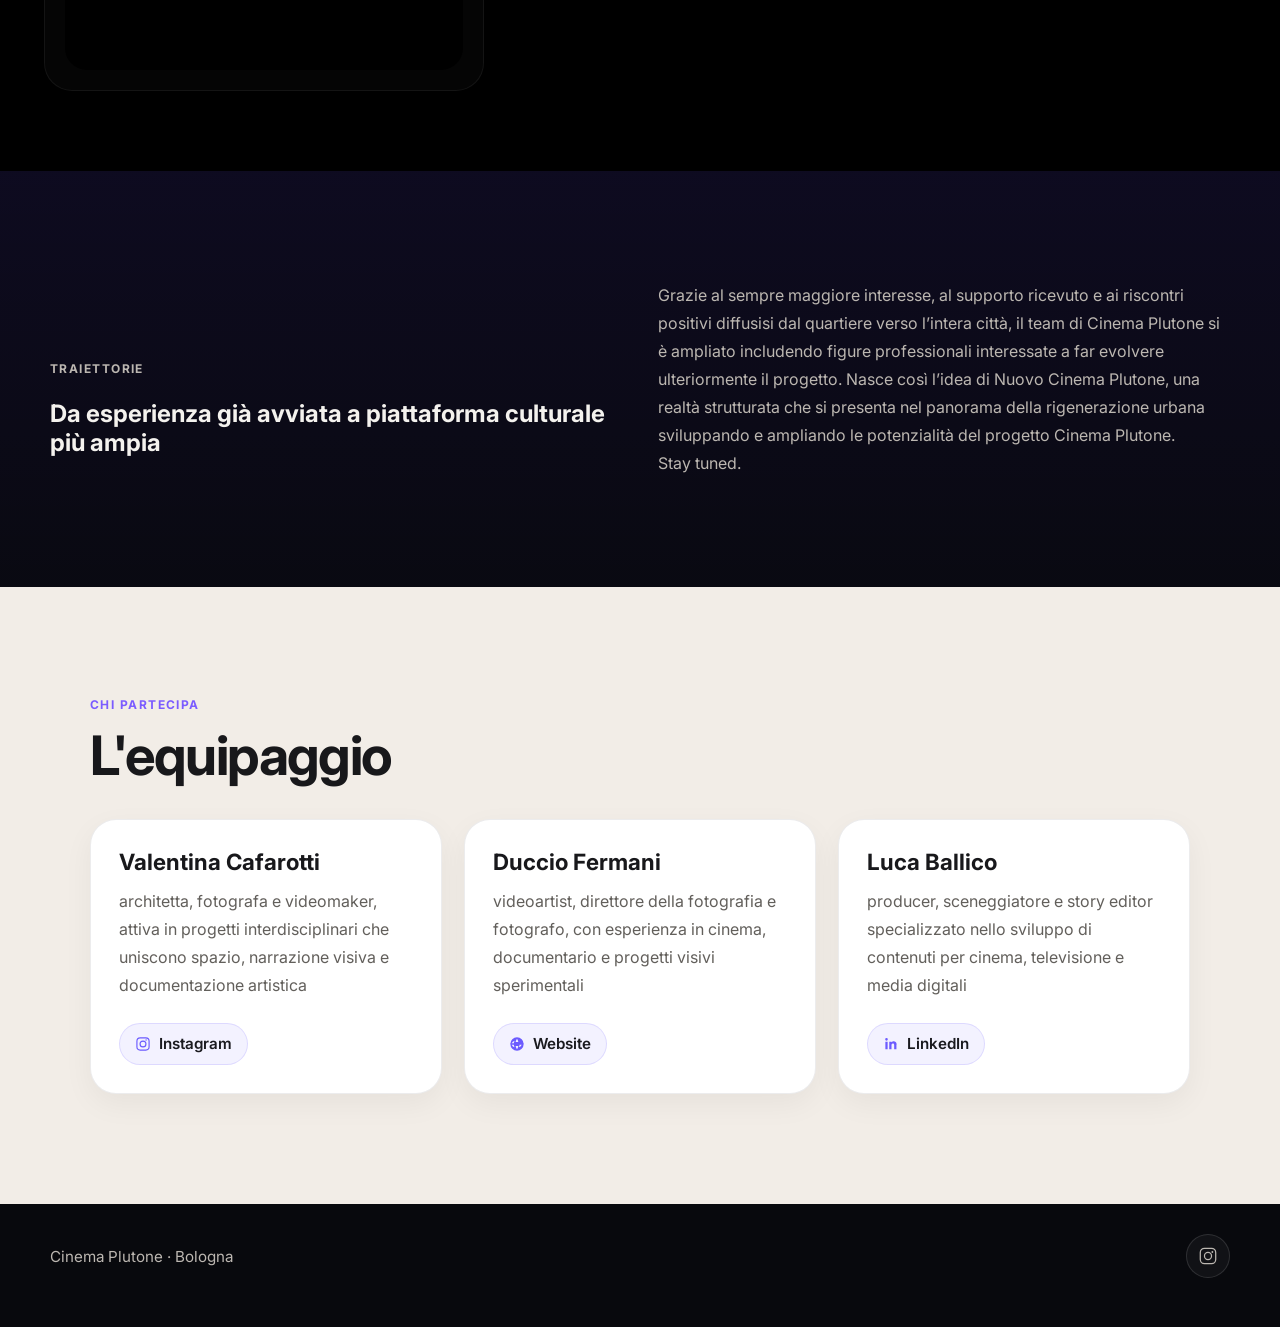
==== commit 983b5255: "Update index.html" ====
--- a/index.html
+++ b/index.html
@@ -25,7 +25,7 @@
     
       <div class="hero-media">
         <img
-          src="hero-cinema-plutone.jpg"
+          src="hero-cinema-plutone.jpeg"
           alt="Cinema Plutone nello spazio urbano di Bologna"
           class="hero-media-image"
         />
@@ -164,7 +164,7 @@
           </figure>
 
           <figure class="gallery-card">
-            <img src="proiezione-galacticats.jpg" alt="Locandina di Galacticats" class="gallery-image" loading="lazy"/>
+            <img src="proiezione-galacticats.jpeg" alt="Locandina di Galacticats" class="gallery-image" loading="lazy"/>
             <figcaption>Galacticats</figcaption>
           </figure>
 
--- a/styles.css
+++ b/styles.css
@@ -620,7 +620,7 @@
    width: 100%;
    aspect-ratio: 4 / 5;
    object-fit: cover;
-   object-position: 0% 0%;
+   object-position: 50% 0%;
 }
 
 .gallery-card.large img {
@@ -922,6 +922,11 @@
   .manifesto-grid {
     grid-template-columns: 1fr;
   }
+   
+.gallery-grid {
+   grid-template-columns: 1fr 1fr;
+   gap: 10px;
+}
 
   .hero-inner {
     min-height: auto;
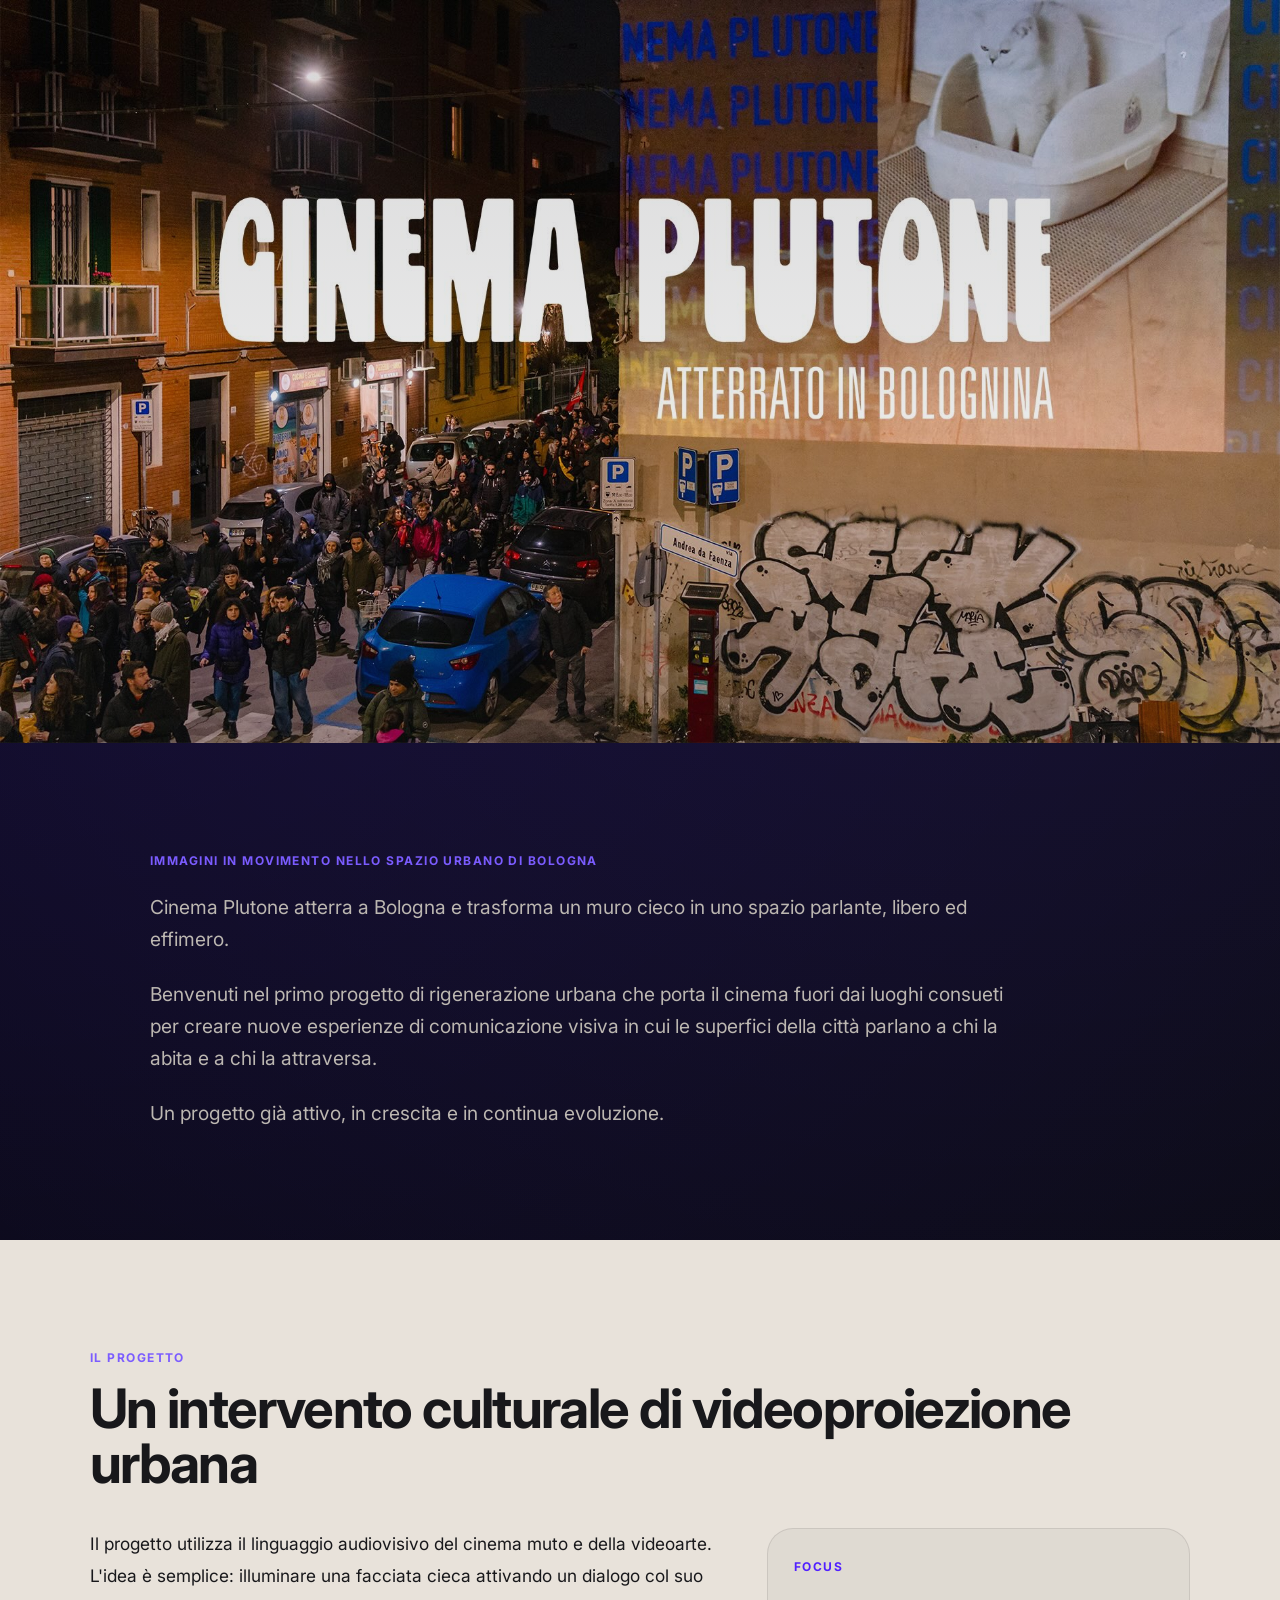
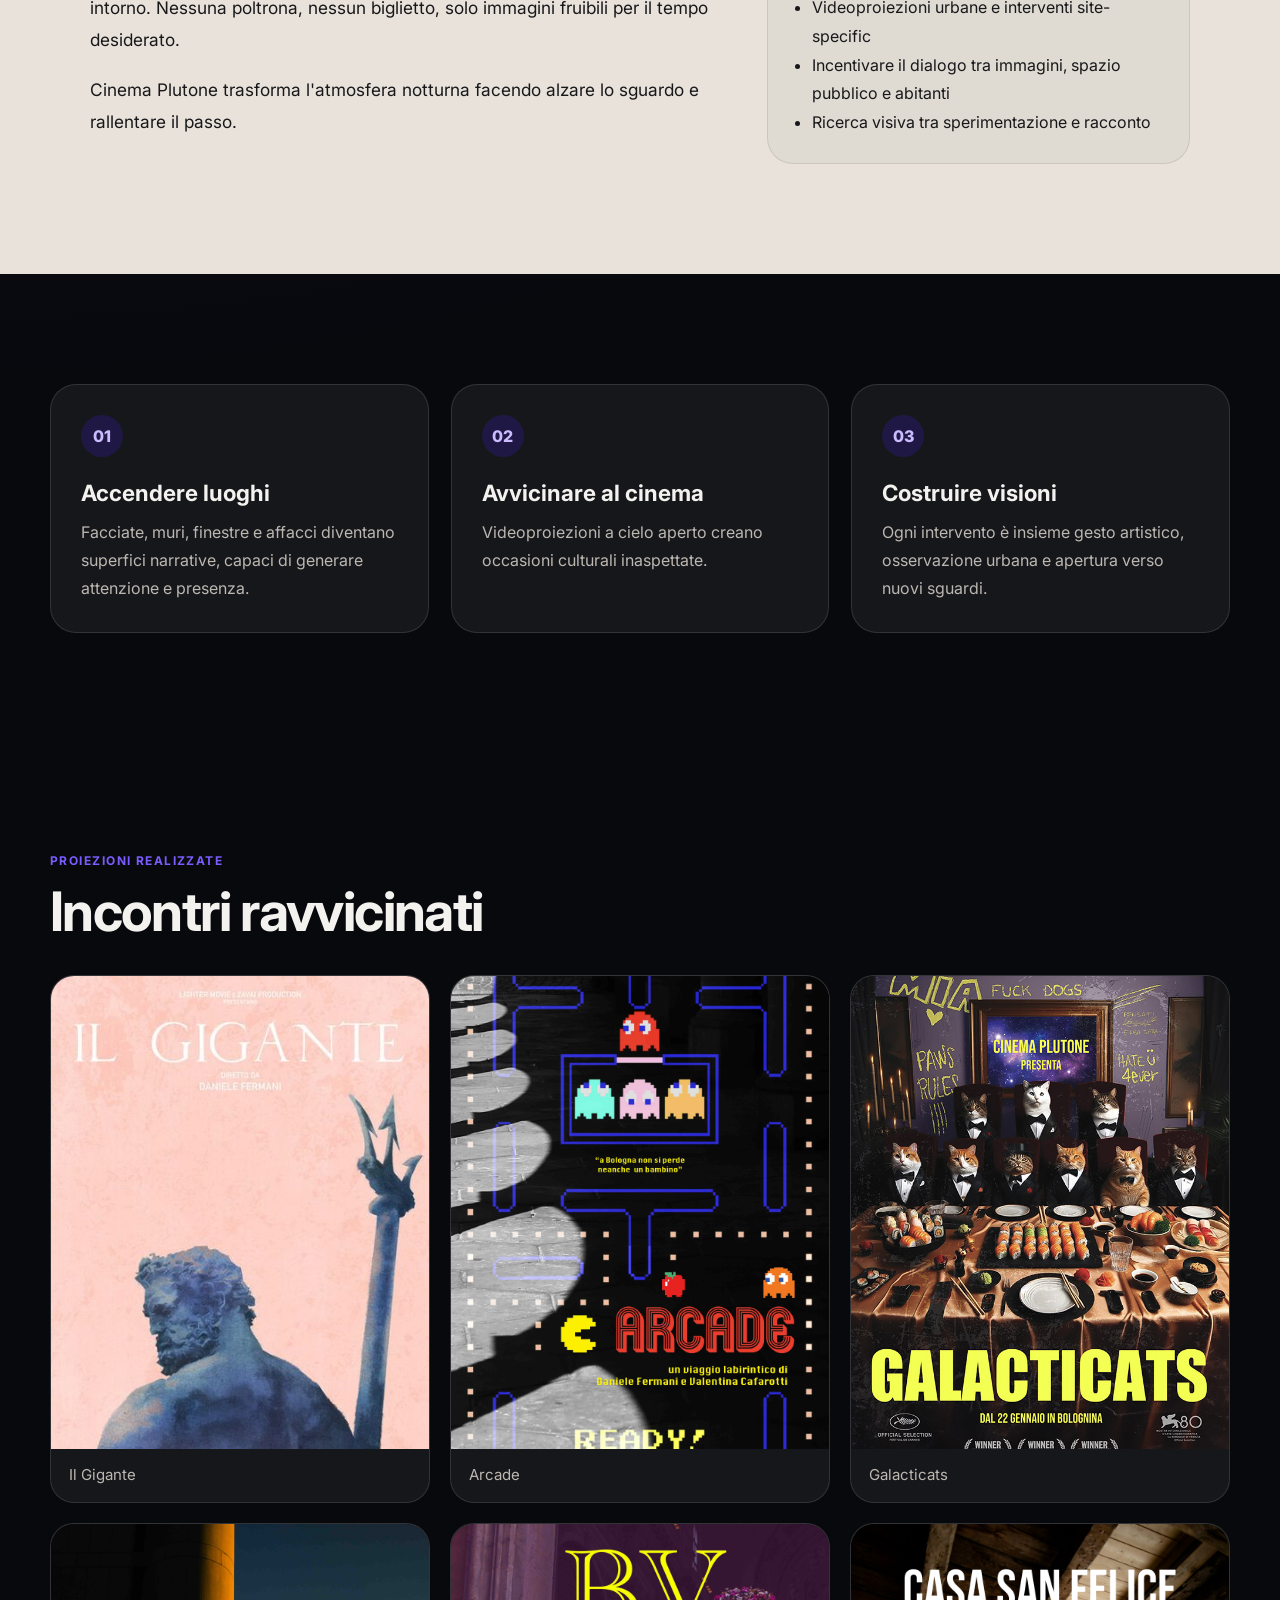
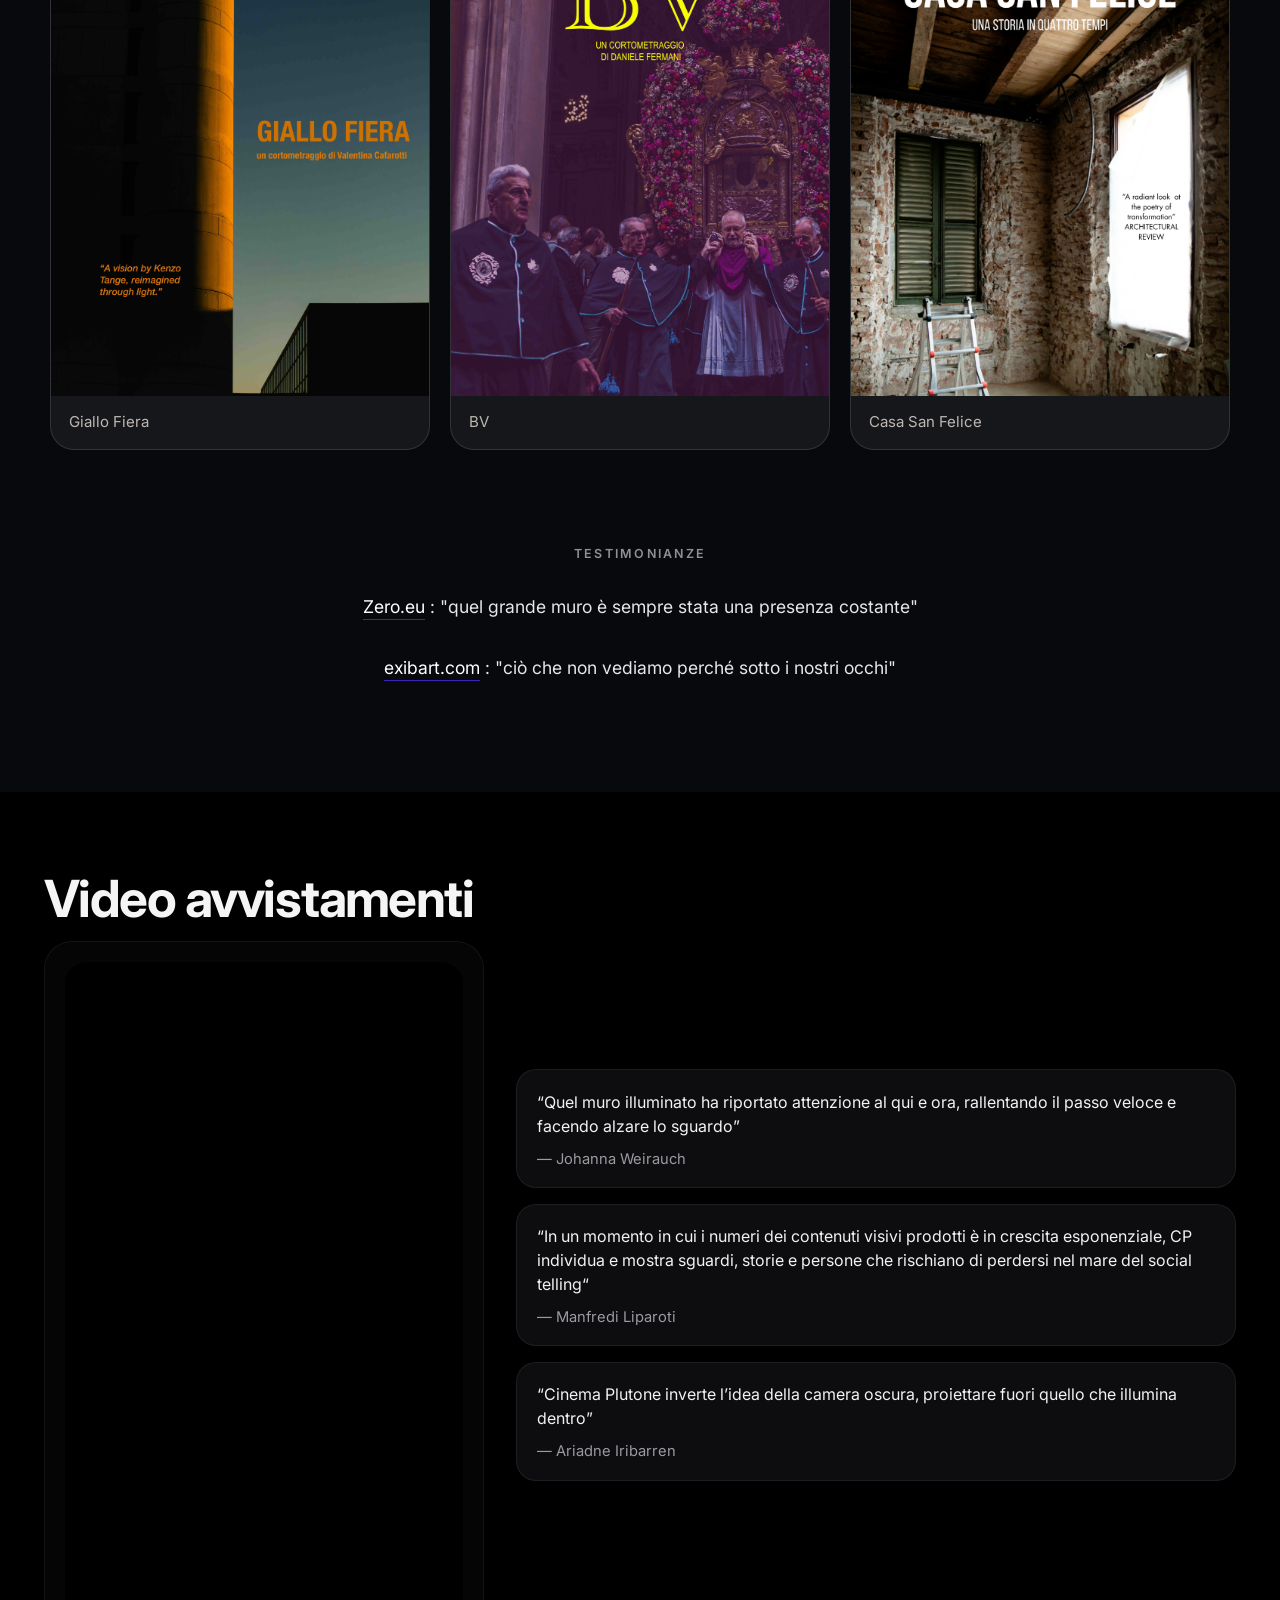
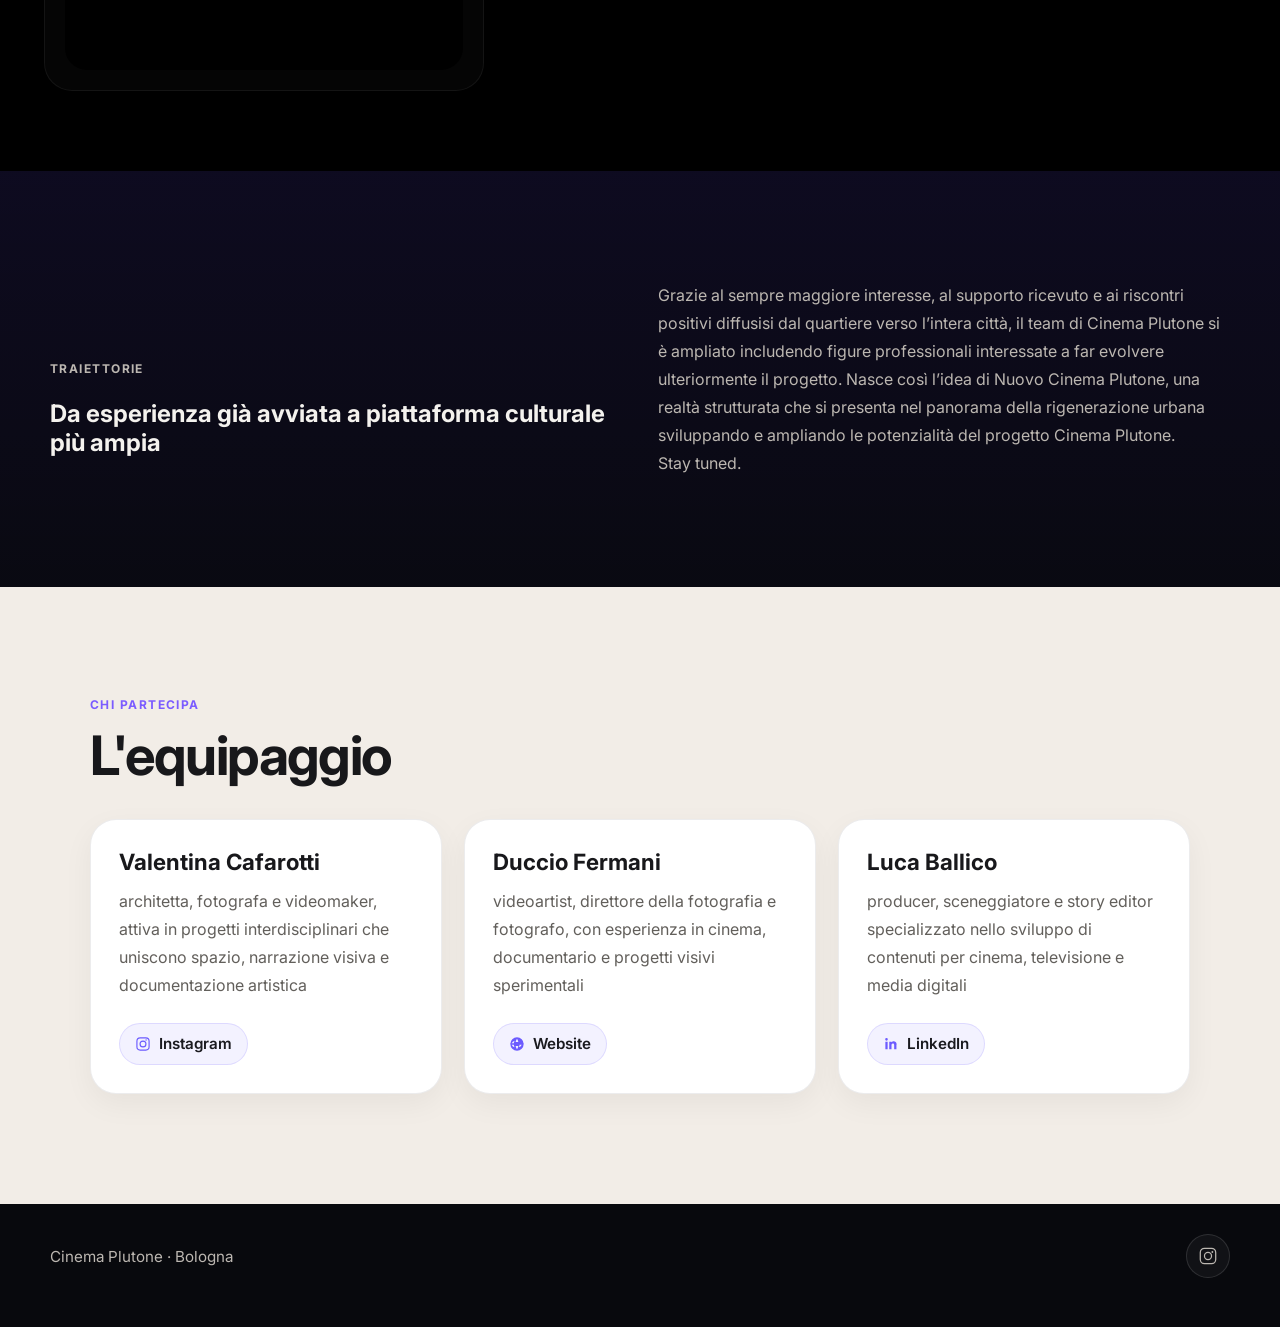
==== commit 186a2f1a: "Update index.html" ====
--- a/index.html
+++ b/index.html
@@ -164,7 +164,7 @@
           </figure>
 
           <figure class="gallery-card">
-            <img src="proiezione-galacticats.jpeg" alt="Locandina di Galacticats" class="gallery-image" loading="lazy"/>
+            <img src="proiezione-galacticats.jpg" alt="Locandina di Galacticats" class="gallery-image" loading="lazy"/>
             <figcaption>Galacticats</figcaption>
           </figure>
 
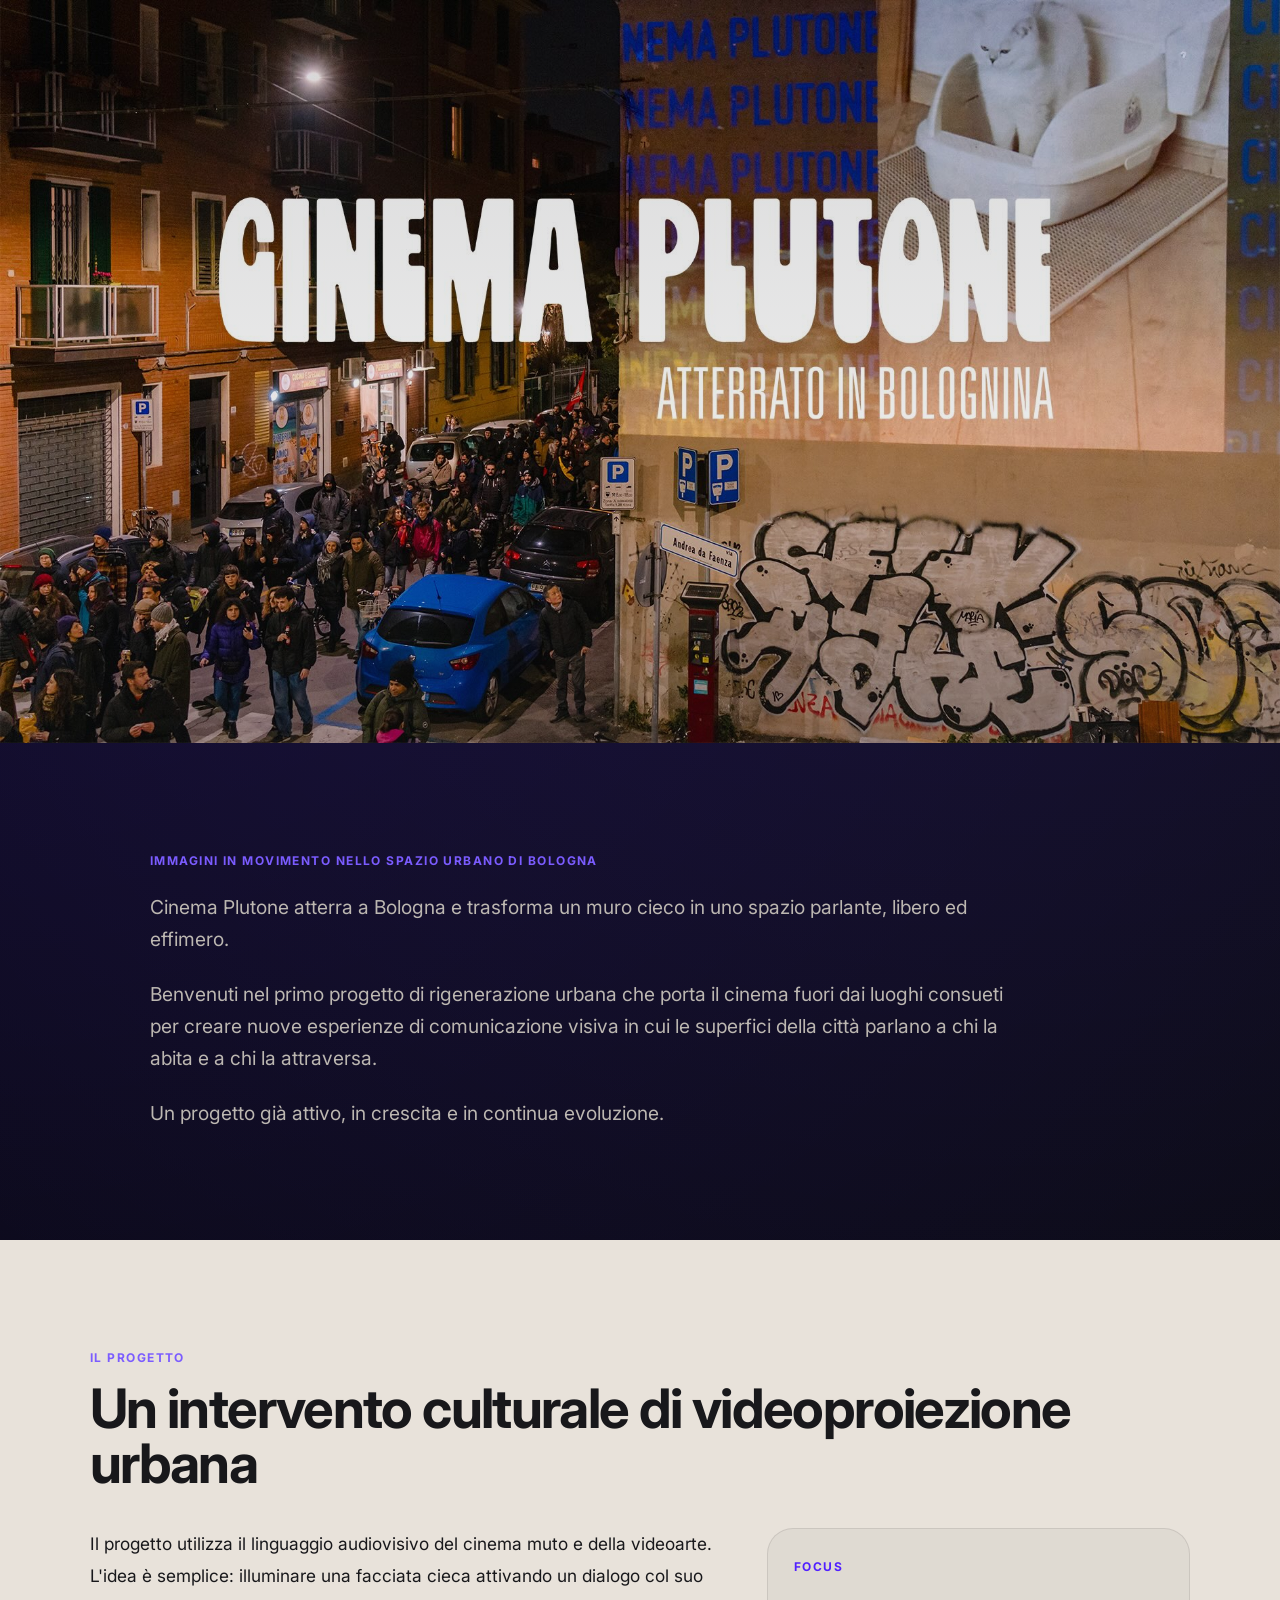
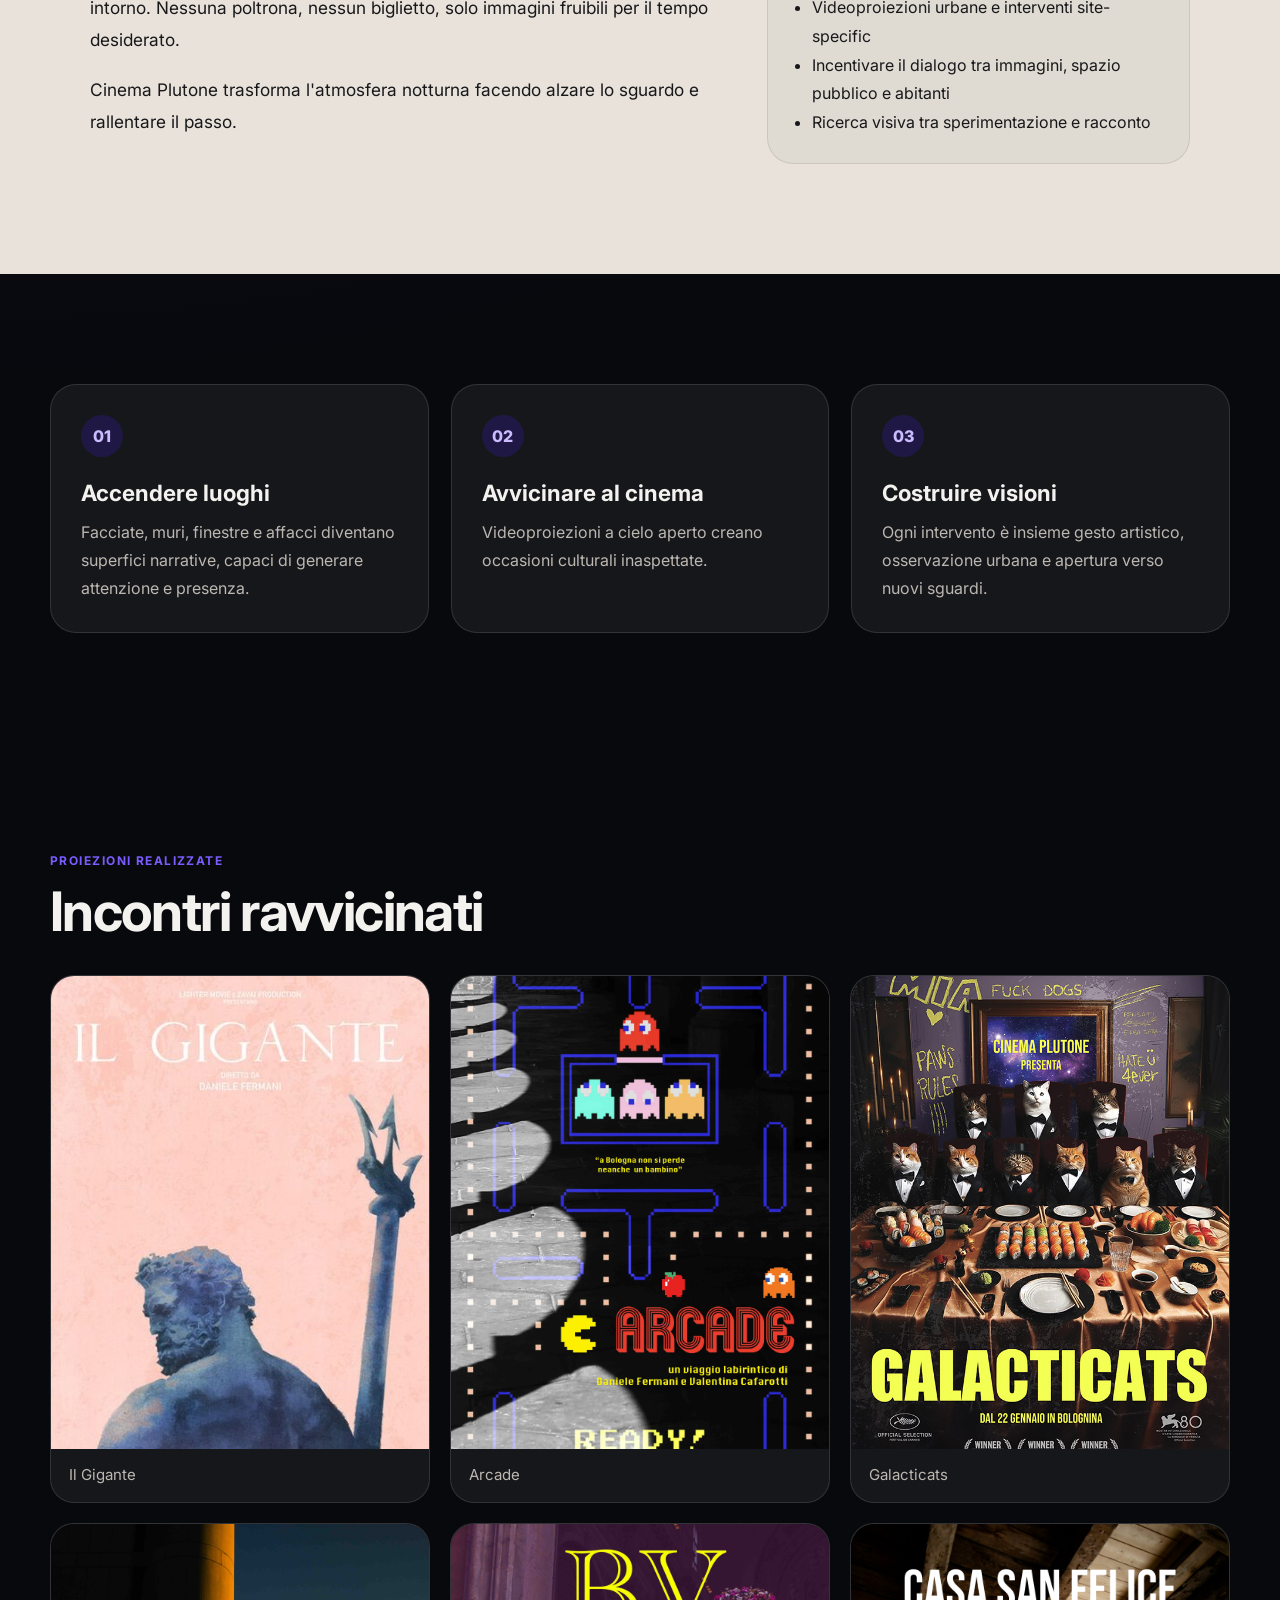
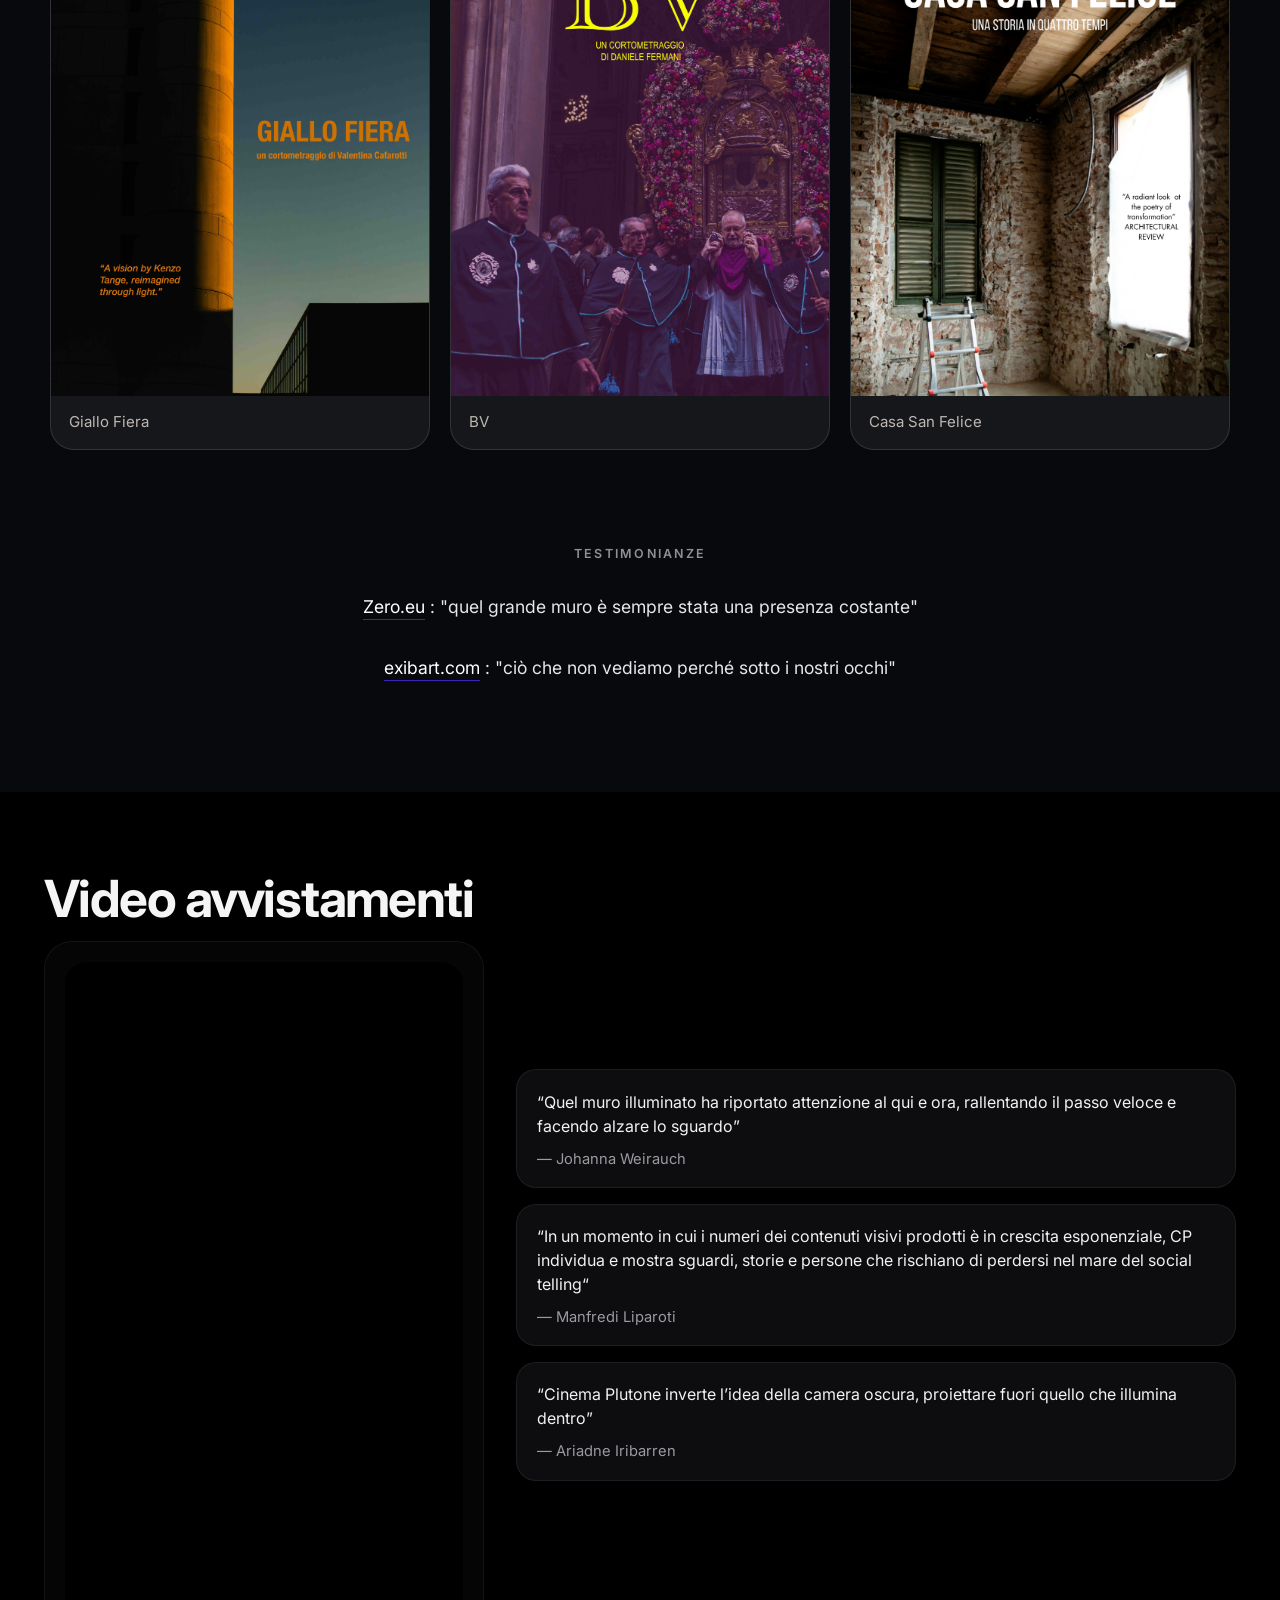
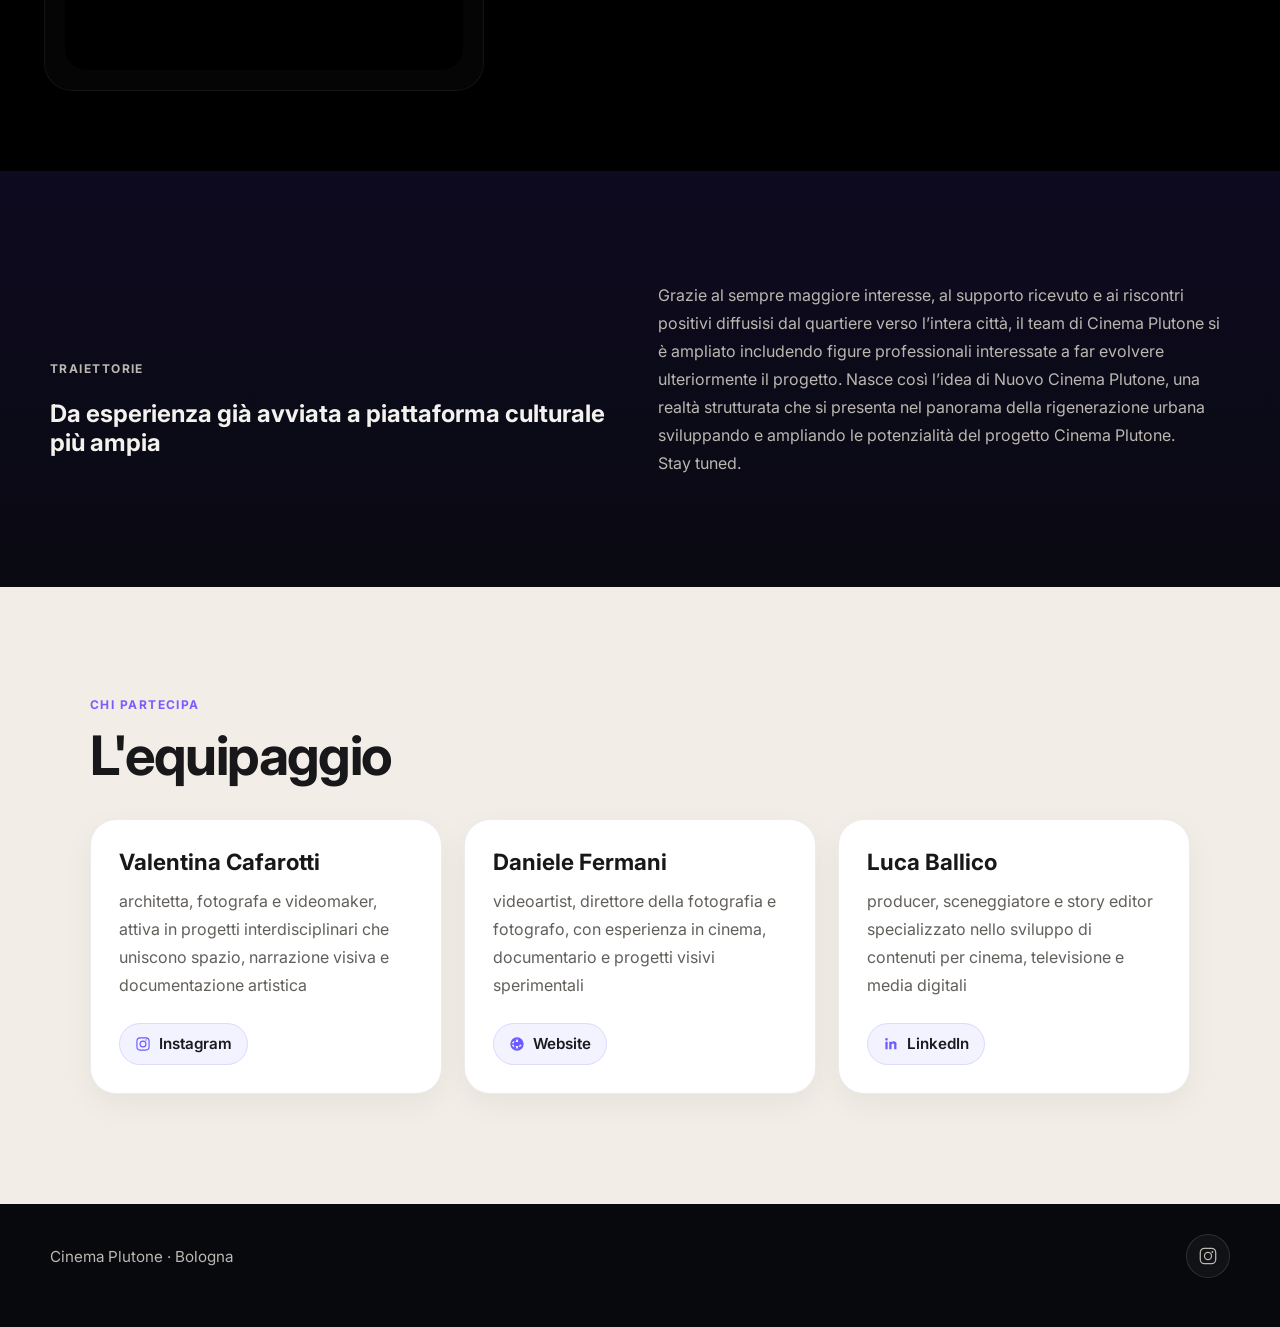
==== commit c0224e26: "Update index.html" ====
--- a/index.html
+++ b/index.html
@@ -189,7 +189,7 @@
           <p class="press-quote">
             <a
               class="press-source-link"
-              href="https://zero.eu/it/news/dalla-finestra-di-un-appartamento-della-bolognina-cinema-plutone-porta-larte-pubblica-di-citta-in-citta/"
+              href="https://zero.eu/it/news/dalla-finestra-di-un-appartamento-della-bolognina-la-videoarte-pubblica-di-cinema-plutone/"
               target="_blank"
               rel="noopener noreferrer"
             >
@@ -200,7 +200,7 @@
           <p class="press-quote">
             <a
               class="press-source-link"
-              href="https://www.exibart.com/arte-pubblica/cio-che-non-vediamo-perche-sotto-i-nostri-occhi/"
+              href="https://service.exibart.com/comunicati-stampa/cinema-plutone-inizio-delle-proiezioni-e-apertura-della-prima-call-di-videoarte-pubblica/"
               target="_blank"
               rel="noopener noreferrer"
             >
@@ -294,7 +294,7 @@
           
           <article class="team-card">
             <div class="participant-card">
-              <h3>Duccio Fermani</h3>
+              <h3>Daniele Fermani</h3>
               <p>videoartist, direttore della fotografia e fotografo, con esperienza in cinema, documentario e progetti visivi sperimentali</p>
               <div class="participant-links">
                 <a href="https://lightermovie.com/" target="_blank" rel="noopener noreferrer" class="participant-link" aria-label="Sito web Valentina Cafarotti">
--- a/styles.css
+++ b/styles.css
@@ -362,9 +362,16 @@
 @media (max-width: 480px) {
   .hero-media,
   .hero-media-image {
-    min-height: 52vh;
-  }
-
+    min-height: 48vh;
+  }
+   
+@media (max-width: 400px) {
+  .hero-media,
+  .hero-media-image {
+    min-height: 40vh;
+  }
+}
+   
   .hero-copy {
     padding: 3rem 0 3.5rem;
   }
